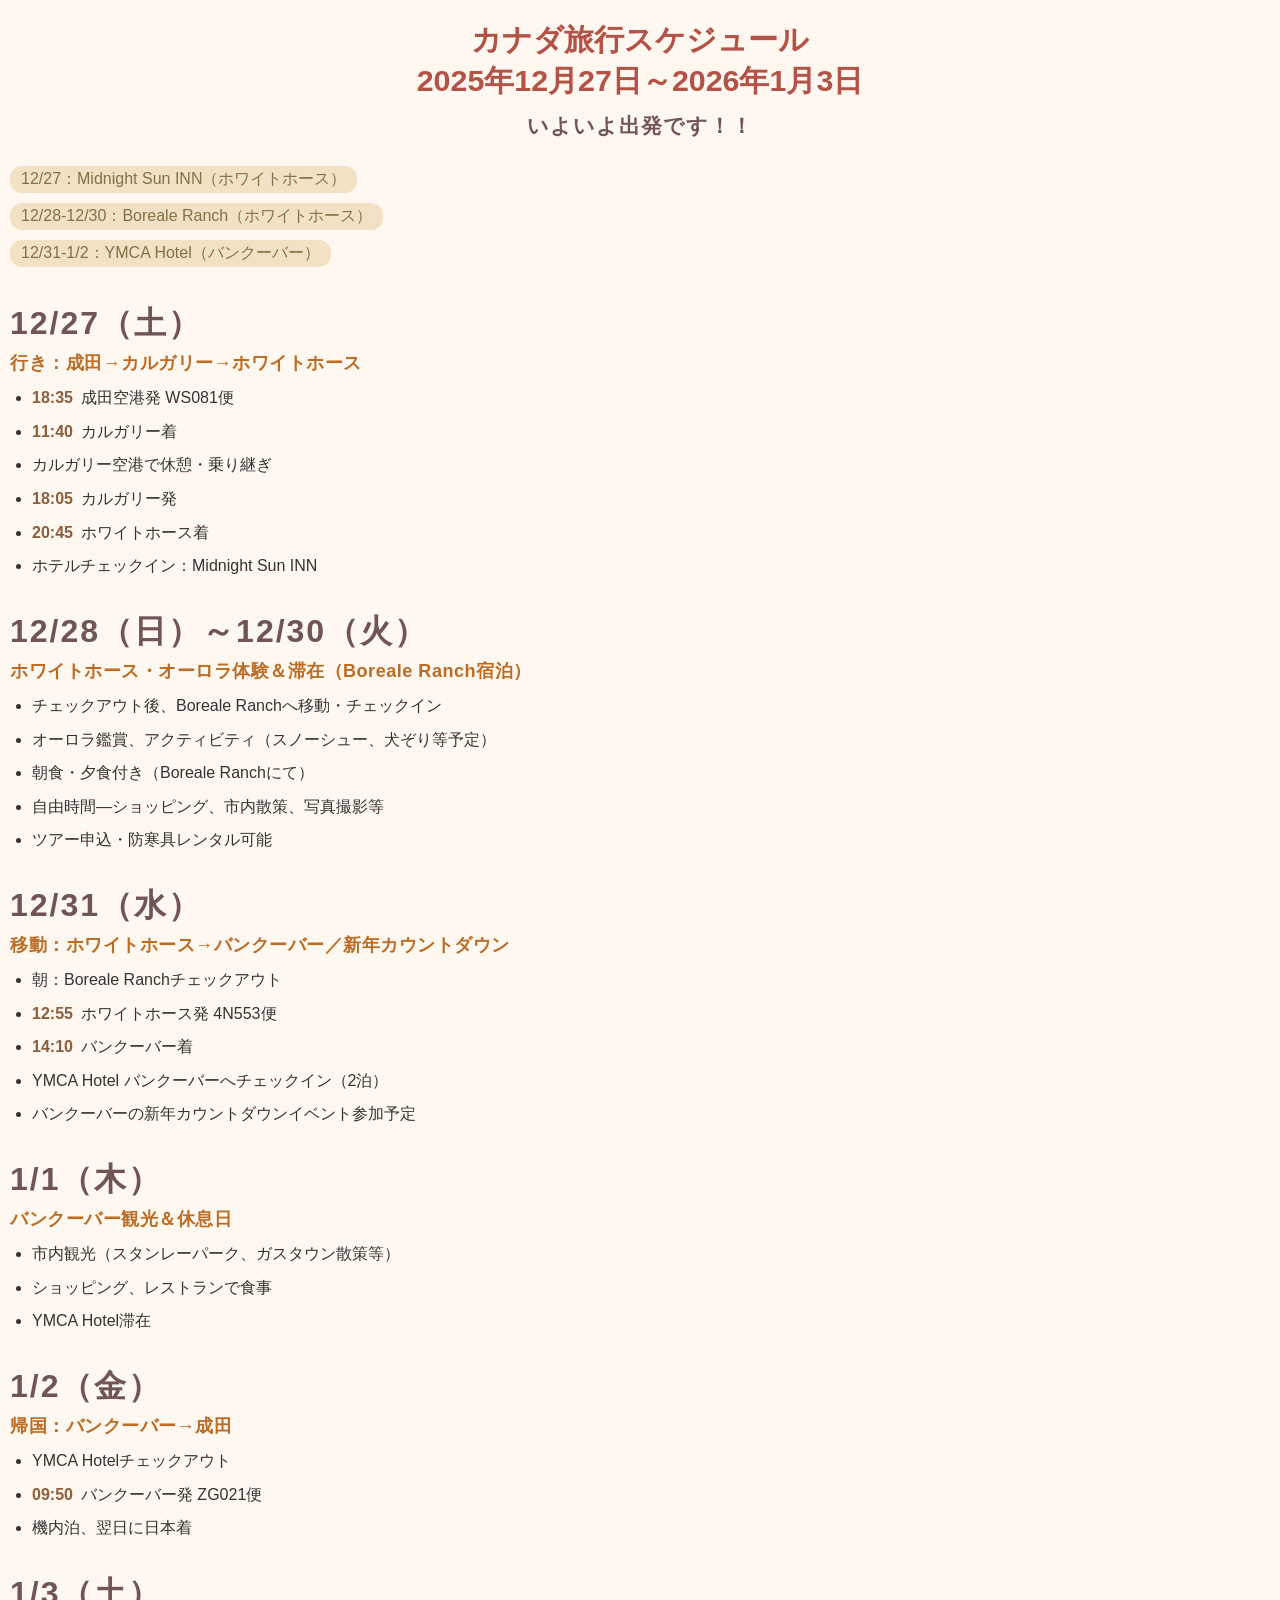
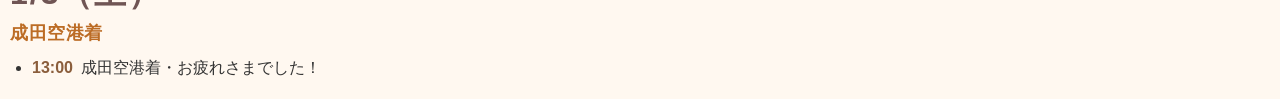
==== canada.html @ 05b4ee31 "Add files via upload" ====
<!DOCTYPE html>
<html lang="ja">
<head>
<meta charset="UTF-8" />
<meta name="viewport" content="width=device-width, initial-scale=1" />
<title>カナダ旅行スケジュール（2025年12月27日～2026年1月3日）</title>
<style>
  body { font-family: "Helvetica Neue", Helvetica, Arial, sans-serif; background:#fff8f0; margin:0; padding:0 10px; color:#333; }
  h1 { text-align:center; color:#b35247; margin:20px 0 10px; font-size:1.9em; font-weight:700; }
  #countdown { text-align:center; font-size:1.3em; color:#705554; font-weight:700; margin-bottom:20px; letter-spacing:1px; }
  .hotel { font-size:1em; color:#837046; background:#f3e1c5; display:inline-block; padding:3px 11px; border-radius:12px; margin-bottom:4px; margin-top:6px; }
  .date { font-size:2em; font-weight:bold; color:#705554; margin-top:35px; margin-bottom:10px; letter-spacing:2px; line-height:1.1; }
  .day-title { font-weight:bold; color:#bc6c25; margin-bottom:10px; font-size:1.13em; letter-spacing:.5px; }
  ul { list-style-type: disc; padding-left:22px; margin:0 0 18px 0; }
  li { margin-bottom:8px; line-height:1.6; }
  .time { font-weight:bold; color:#8b5e3c; margin-right:8px; }
  @media (max-width:600px){ body{padding:20px 12px 40px} h1{font-size:1.3em} .date{font-size:1.4em; margin-top:28px} }
</style>
<script>
// カウントダウン（出発基準：2025-12-27 00:00 JST）
document.addEventListener('DOMContentLoaded', () => {
  const el = document.getElementById('countdown');
  const target = new Date('2025-12-27T00:00:00+09:00').getTime();
  function tick(){
    const now = Date.now();
    let diff = target - now;
    if(diff <= 0){ el.textContent = 'いよいよ出発です！！'; clearInterval(t); return; }
    const d = Math.floor(diff / 86400000);
    diff %= 86400000;
    const h = Math.floor(diff / 3600000);
    diff %= 3600000;
    const m = Math.floor(diff / 60000);
    el.textContent = `出発まであと${d}日${h}時間${m}分！！`;
  }
  tick();
  const t = setInterval(tick, 60000);
});
</script>
</head>
<body>
<h1>カナダ旅行スケジュール<br>2025年12月27日～2026年1月3日</h1>
<div id="countdown">出発まであと--日--時間--分！！</div>

<div class="hotel">12/27：Midnight Sun INN（ホワイトホース）</div><br />
<div class="hotel">12/28-12/30：Boreale Ranch（ホワイトホース）</div><br />
<div class="hotel">12/31-1/2：YMCA Hotel（バンクーバー）</div>

<section>
  <div class="date">12/27（土）</div>
  <div class="day-title">行き：成田→カルガリー→ホワイトホース</div>
  <ul>
    <li><span class="time">18:35</span>成田空港発 WS081便</li>
    <li><span class="time">11:40</span>カルガリー着</li>
    <li>カルガリー空港で休憩・乗り継ぎ</li>
    <li><span class="time">18:05</span>カルガリー発</li>
    <li><span class="time">20:45</span>ホワイトホース着</li>
    <li>ホテルチェックイン：Midnight Sun INN</li>
  </ul>
</section>

<section>
  <div class="date">12/28（日）～12/30（火）</div>
  <div class="day-title">ホワイトホース・オーロラ体験＆滞在（Boreale Ranch宿泊）</div>
  <ul>
    <li>チェックアウト後、Boreale Ranchへ移動・チェックイン</li>
    <li>オーロラ鑑賞、アクティビティ（スノーシュー、犬ぞり等予定）</li>
    <li>朝食・夕食付き（Boreale Ranchにて）</li>
    <li>自由時間—ショッピング、市内散策、写真撮影等</li>
    <li>ツアー申込・防寒具レンタル可能</li>
  </ul>
</section>

<section>
  <div class="date">12/31（水）</div>
  <div class="day-title">移動：ホワイトホース→バンクーバー／新年カウントダウン</div>
  <ul>
    <li>朝：Boreale Ranchチェックアウト</li>
    <li><span class="time">12:55</span>ホワイトホース発 4N553便</li>
    <li><span class="time">14:10</span>バンクーバー着</li>
    <li>YMCA Hotel バンクーバーへチェックイン（2泊）</li>
    <li>バンクーバーの新年カウントダウンイベント参加予定</li>
  </ul>
</section>

<section>
  <div class="date">1/1（木）</div>
  <div class="day-title">バンクーバー観光＆休息日</div>
  <ul>
    <li>市内観光（スタンレーパーク、ガスタウン散策等）</li>
    <li>ショッピング、レストランで食事</li>
    <li>YMCA Hotel滞在</li>
  </ul>
</section>

<section>
  <div class="date">1/2（金）</div>
  <div class="day-title">帰国：バンクーバー→成田</div>
  <ul>
    <li>YMCA Hotelチェックアウト</li>
    <li><span class="time">09:50</span>バンクーバー発 ZG021便</li>
    <li>機内泊、翌日に日本着</li>
  </ul>
</section>

<section>
  <div class="date">1/3（土）</div>
  <div class="day-title">成田空港着</div>
  <ul>
    <li><span class="time">13:00</span>成田空港着・お疲れさまでした！</li>
  </ul>
</section>

</body>
</html>
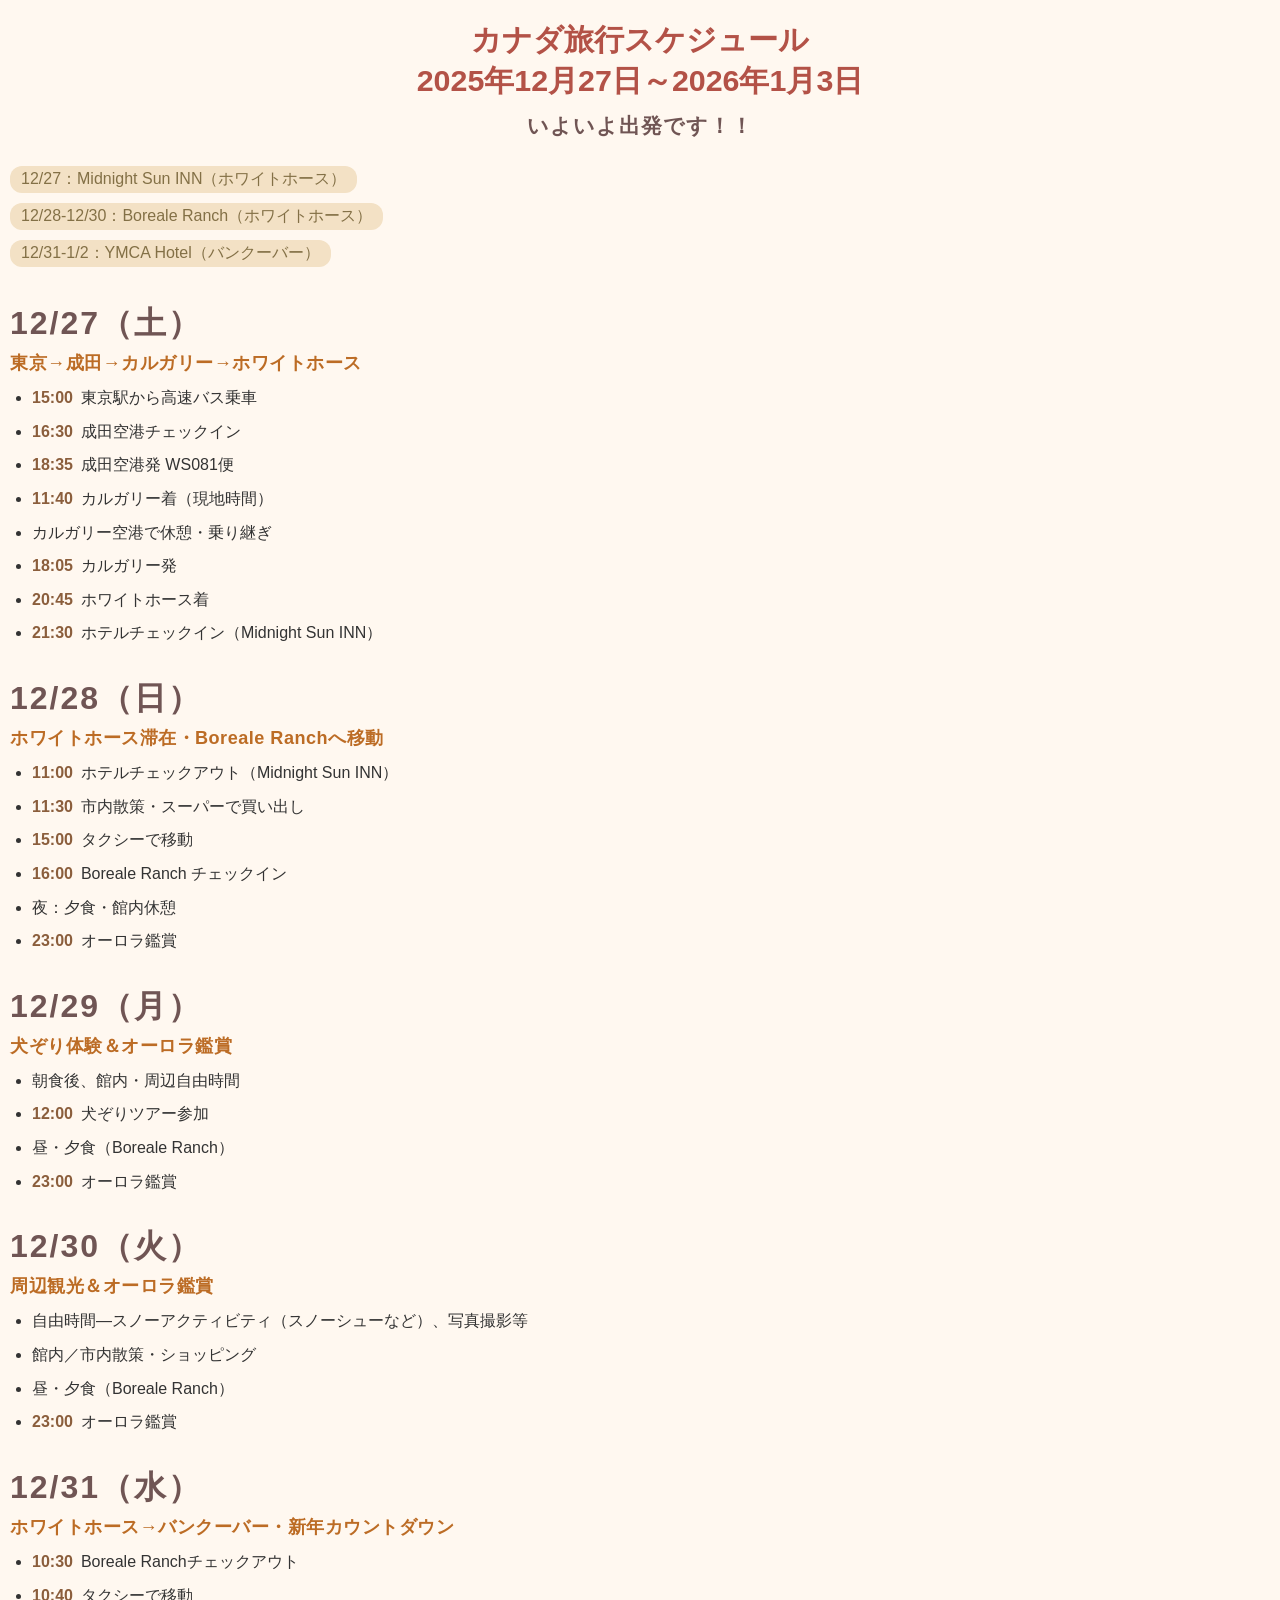
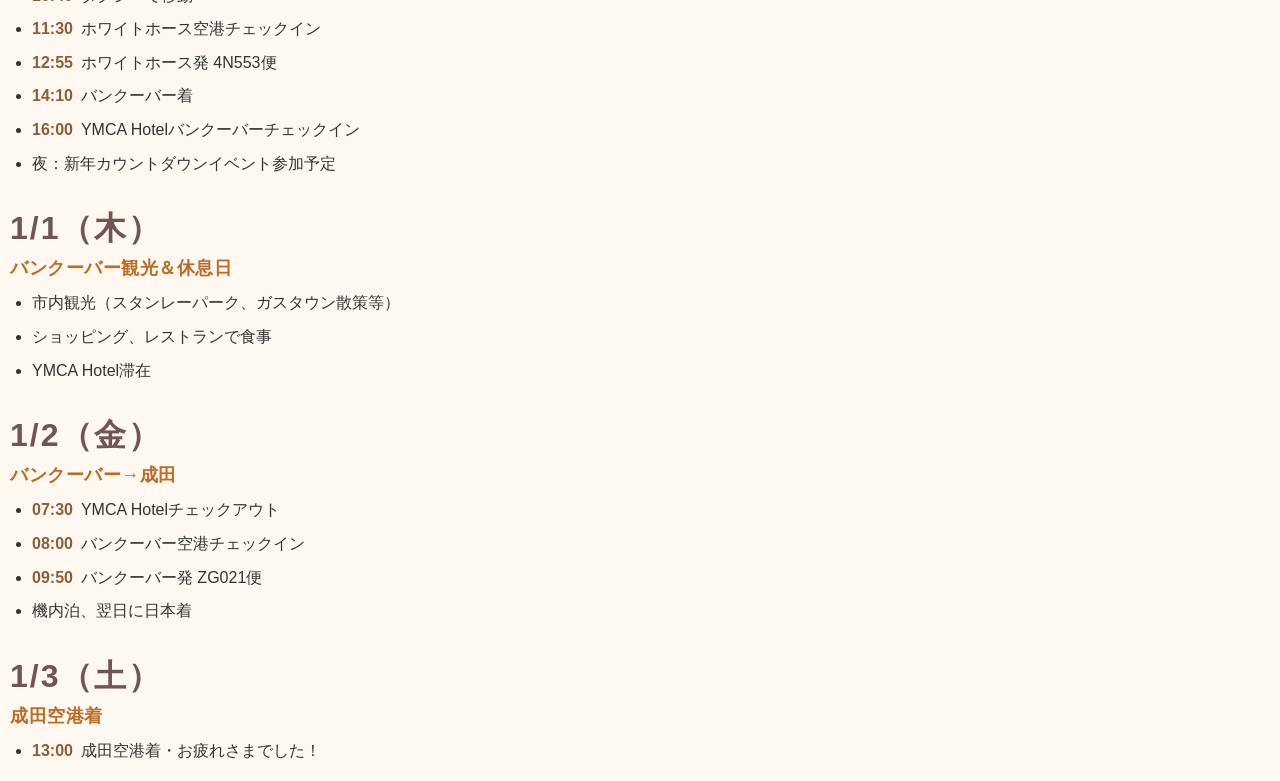
==== commit bc8bafa3: "Update canada.html" ====
--- a/canada.html
+++ b/canada.html
@@ -47,38 +47,65 @@
 
 <section>
   <div class="date">12/27（土）</div>
-  <div class="day-title">行き：成田→カルガリー→ホワイトホース</div>
+  <div class="day-title">東京→成田→カルガリー→ホワイトホース</div>
   <ul>
+    <li><span class="time">15:00</span>東京駅から高速バス乗車</li>
+    <li><span class="time">16:30</span>成田空港チェックイン</li>
     <li><span class="time">18:35</span>成田空港発 WS081便</li>
-    <li><span class="time">11:40</span>カルガリー着</li>
+    <li><span class="time">11:40</span>カルガリー着（現地時間）</li>
     <li>カルガリー空港で休憩・乗り継ぎ</li>
     <li><span class="time">18:05</span>カルガリー発</li>
     <li><span class="time">20:45</span>ホワイトホース着</li>
-    <li>ホテルチェックイン：Midnight Sun INN</li>
+    <li><span class="time">21:30</span>ホテルチェックイン（Midnight Sun INN）</li>
   </ul>
 </section>
 
 <section>
-  <div class="date">12/28（日）～12/30（火）</div>
-  <div class="day-title">ホワイトホース・オーロラ体験＆滞在（Boreale Ranch宿泊）</div>
+  <div class="date">12/28（日）</div>
+  <div class="day-title">ホワイトホース滞在・Boreale Ranchへ移動</div>
   <ul>
-    <li>チェックアウト後、Boreale Ranchへ移動・チェックイン</li>
-    <li>オーロラ鑑賞、アクティビティ（スノーシュー、犬ぞり等予定）</li>
-    <li>朝食・夕食付き（Boreale Ranchにて）</li>
-    <li>自由時間—ショッピング、市内散策、写真撮影等</li>
-    <li>ツアー申込・防寒具レンタル可能</li>
+    <li><span class="time">11:00</span>ホテルチェックアウト（Midnight Sun INN）</li>
+    <li><span class="time">11:30</span>市内散策・スーパーで買い出し</li>
+    <li><span class="time">15:00</span>タクシーで移動</li>
+    <li><span class="time">16:00</span>Boreale Ranch チェックイン</li>
+    <li>夜：夕食・館内休憩</li>
+    <li><span class="time">23:00</span>オーロラ鑑賞</li>
+  </ul>
+</section>
+
+<section>
+  <div class="date">12/29（月）</div>
+  <div class="day-title">犬ぞり体験＆オーロラ鑑賞</div>
+  <ul>
+    <li>朝食後、館内・周辺自由時間</li>
+    <li><span class="time">12:00</span>犬ぞりツアー参加</li>
+    <li>昼・夕食（Boreale Ranch）</li>
+    <li><span class="time">23:00</span>オーロラ鑑賞</li>
+  </ul>
+</section>
+
+<section>
+  <div class="date">12/30（火）</div>
+  <div class="day-title">周辺観光＆オーロラ鑑賞</div>
+  <ul>
+    <li>自由時間—スノーアクティビティ（スノーシューなど）、写真撮影等</li>
+    <li>館内／市内散策・ショッピング</li>
+    <li>昼・夕食（Boreale Ranch）</li>
+    <li><span class="time">23:00</span>オーロラ鑑賞</li>
   </ul>
 </section>
 
 <section>
   <div class="date">12/31（水）</div>
-  <div class="day-title">移動：ホワイトホース→バンクーバー／新年カウントダウン</div>
+  <div class="day-title">ホワイトホース→バンクーバー・新年カウントダウン</div>
   <ul>
-    <li>朝：Boreale Ranchチェックアウト</li>
+    <li><span class="time">10:30</span>Boreale Ranchチェックアウト</li>
+    <li><span class="time">10:40</span>タクシーで移動</li>
+    <li><span class="time">11:30</span>ホワイトホース空港チェックイン</li>
     <li><span class="time">12:55</span>ホワイトホース発 4N553便</li>
     <li><span class="time">14:10</span>バンクーバー着</li>
-    <li>YMCA Hotel バンクーバーへチェックイン（2泊）</li>
-    <li>バンクーバーの新年カウントダウンイベント参加予定</li>
+    <li><span class="time">16:00</span>YMCA Hotelバンクーバーチェックイン</li>
+    <li>夜：新年カウントダウンイベント参加予定</li>
   </ul>
 </section>
 
@@ -94,9 +121,10 @@
 
 <section>
   <div class="date">1/2（金）</div>
-  <div class="day-title">帰国：バンクーバー→成田</div>
+  <div class="day-title">バンクーバー→成田</div>
   <ul>
-    <li>YMCA Hotelチェックアウト</li>
+    <li><span class="time">07:30</span>YMCA Hotelチェックアウト</li>
+    <li><span class="time">08:00</span>バンクーバー空港チェックイン</li>
     <li><span class="time">09:50</span>バンクーバー発 ZG021便</li>
     <li>機内泊、翌日に日本着</li>
   </ul>
@@ -111,4 +139,4 @@
 </section>
 
 </body>
-</html>+</html>
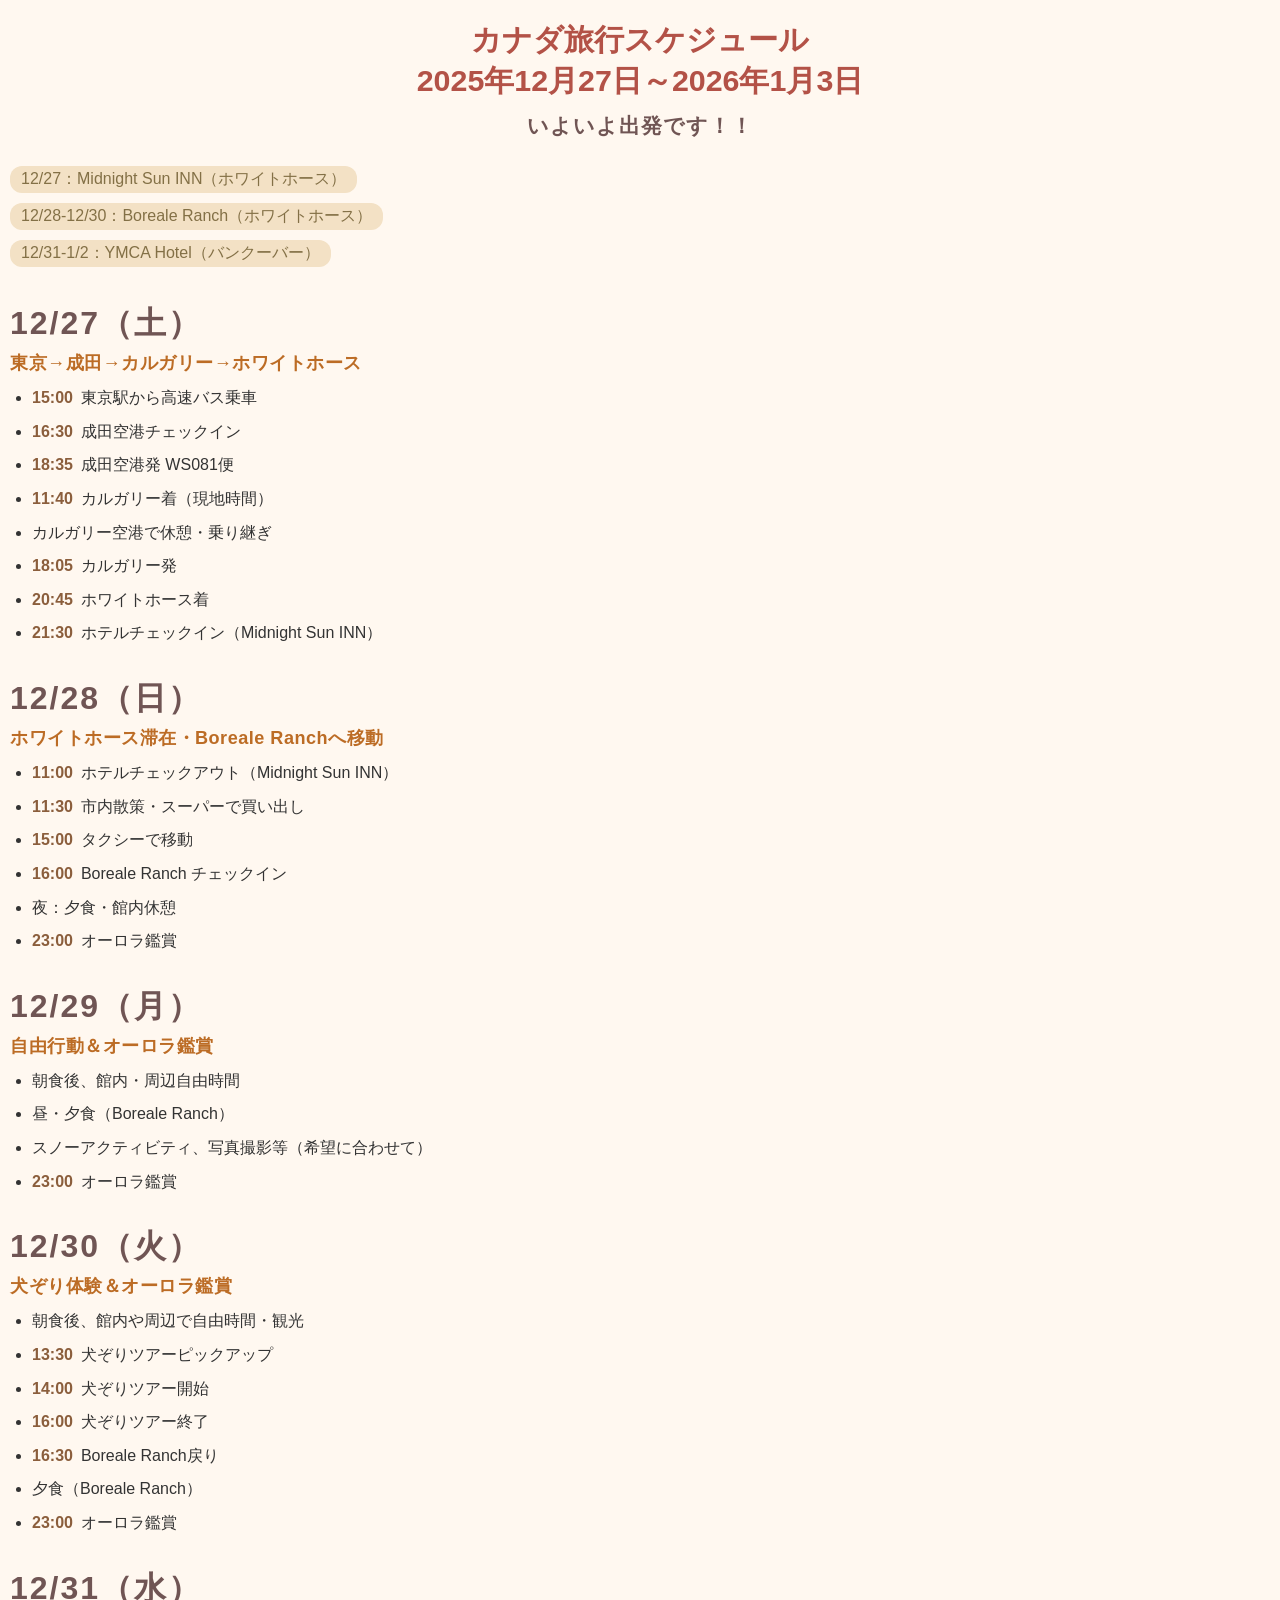
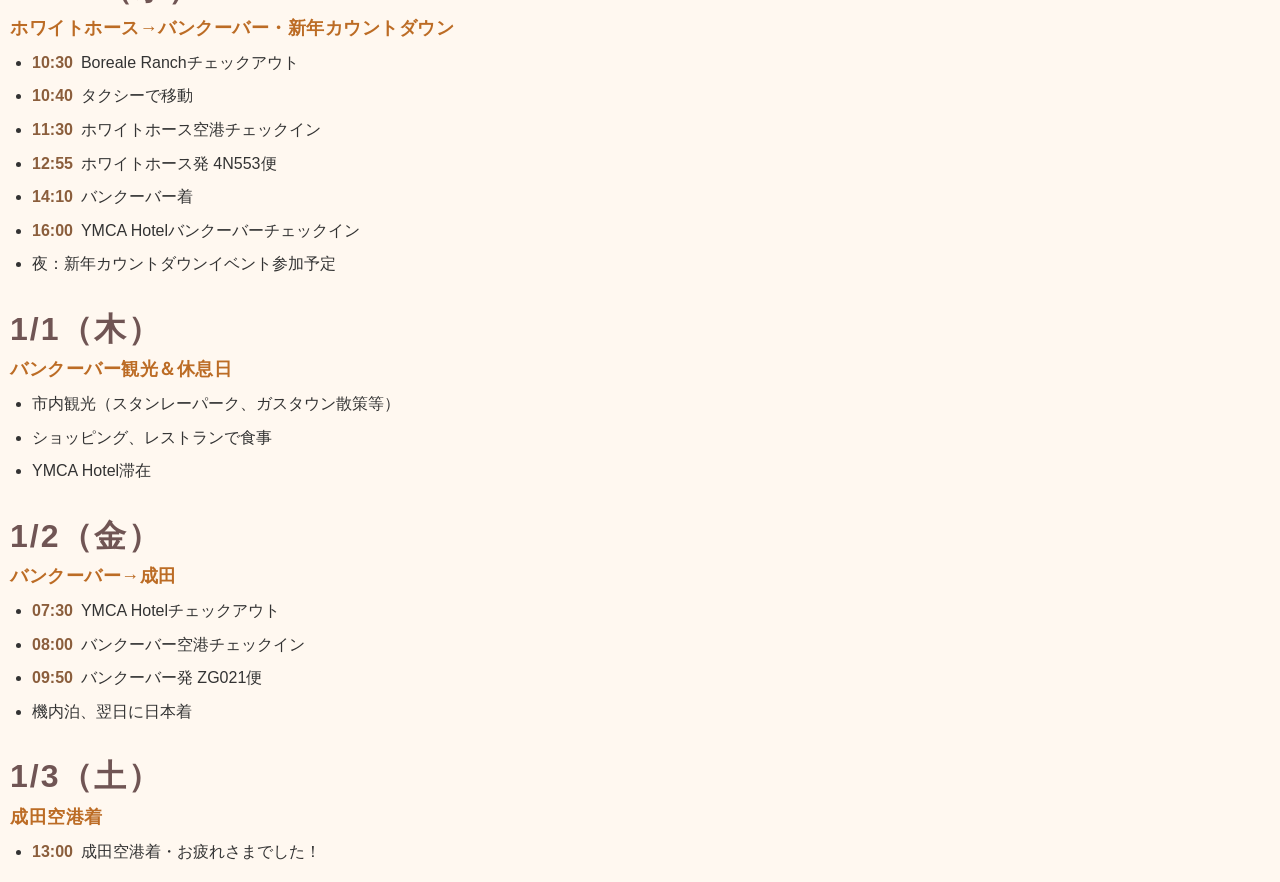
==== commit 4cb66135: "Update canada.html" ====
--- a/canada.html
+++ b/canada.html
@@ -75,22 +75,25 @@
 
 <section>
   <div class="date">12/29（月）</div>
-  <div class="day-title">犬ぞり体験＆オーロラ鑑賞</div>
+  <div class="day-title">自由行動＆オーロラ鑑賞</div>
   <ul>
     <li>朝食後、館内・周辺自由時間</li>
-    <li><span class="time">12:00</span>犬ぞりツアー参加</li>
     <li>昼・夕食（Boreale Ranch）</li>
+    <li>スノーアクティビティ、写真撮影等（希望に合わせて）</li>
     <li><span class="time">23:00</span>オーロラ鑑賞</li>
   </ul>
 </section>
 
 <section>
   <div class="date">12/30（火）</div>
-  <div class="day-title">周辺観光＆オーロラ鑑賞</div>
+  <div class="day-title">犬ぞり体験＆オーロラ鑑賞</div>
   <ul>
-    <li>自由時間—スノーアクティビティ（スノーシューなど）、写真撮影等</li>
-    <li>館内／市内散策・ショッピング</li>
-    <li>昼・夕食（Boreale Ranch）</li>
+    <li>朝食後、館内や周辺で自由時間・観光</li>
+    <li><span class="time">13:30</span>犬ぞりツアーピックアップ</li>
+    <li><span class="time">14:00</span>犬ぞりツアー開始</li>
+    <li><span class="time">16:00</span>犬ぞりツアー終了</li>
+    <li><span class="time">16:30</span>Boreale Ranch戻り</li>
+    <li>夕食（Boreale Ranch）</li>
     <li><span class="time">23:00</span>オーロラ鑑賞</li>
   </ul>
 </section>
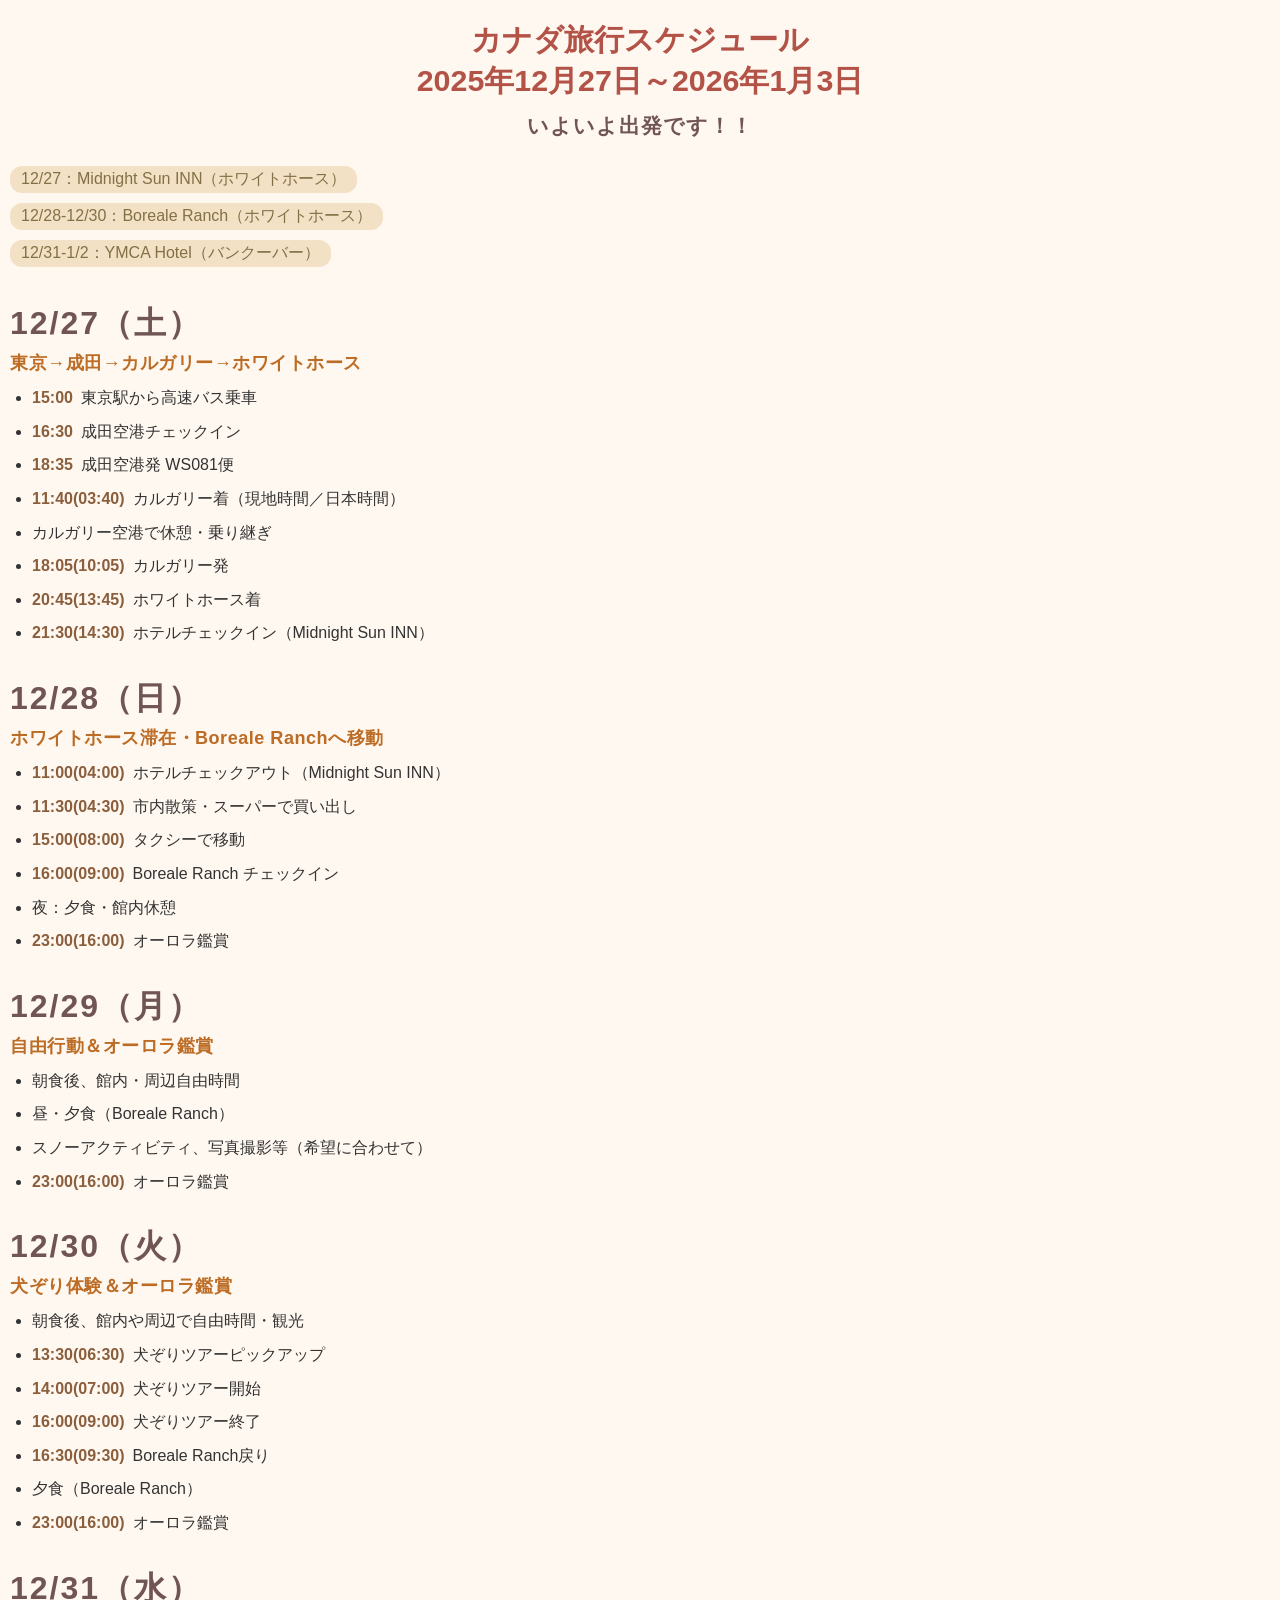
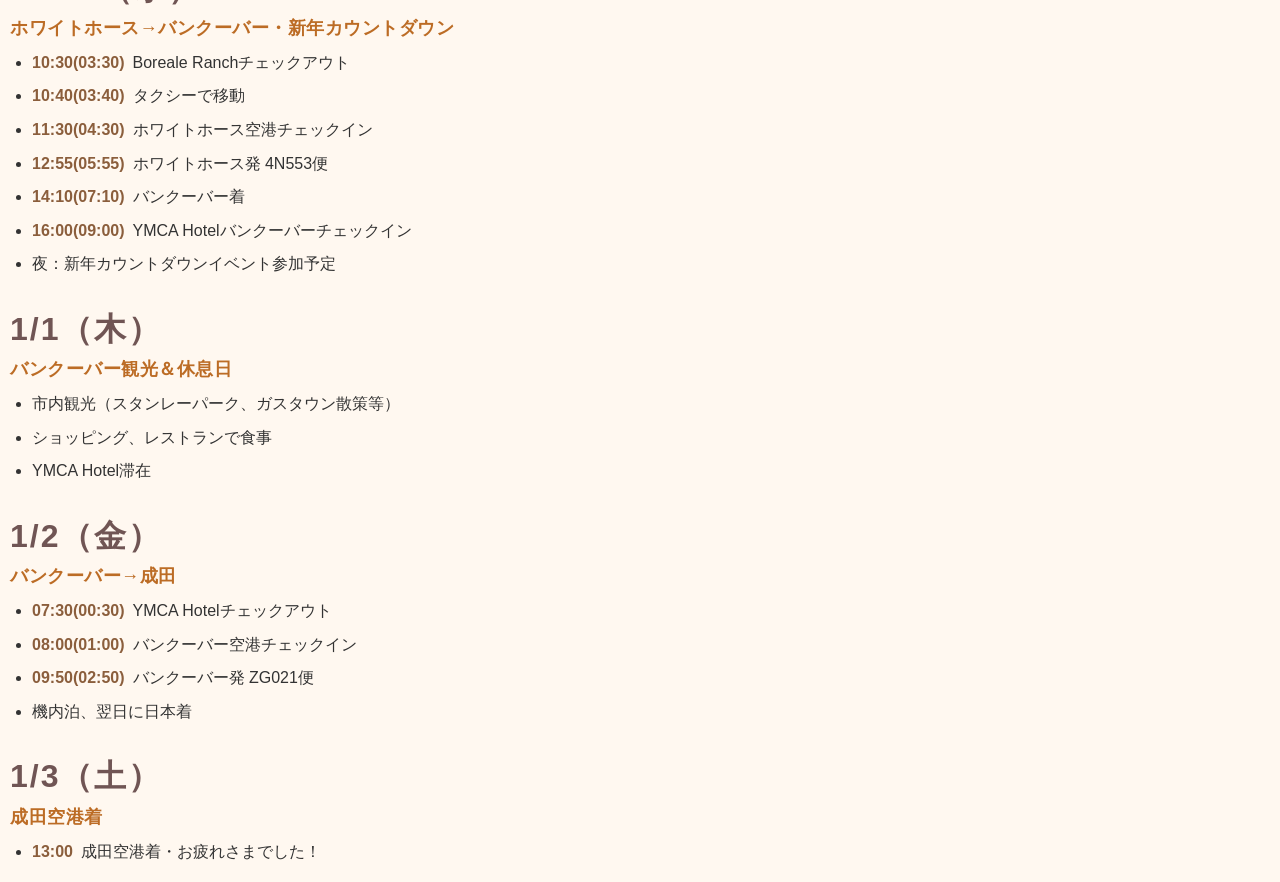
==== commit 1f088706: "Add local time to flight schedule in canada.html Updated flight times to include both local and Japa" ====
--- a/canada.html
+++ b/canada.html
@@ -52,11 +52,12 @@
     <li><span class="time">15:00</span>東京駅から高速バス乗車</li>
     <li><span class="time">16:30</span>成田空港チェックイン</li>
     <li><span class="time">18:35</span>成田空港発 WS081便</li>
-    <li><span class="time">11:40</span>カルガリー着（現地時間）</li>
+    <!-- ↓ここから現地時間＋日本時間 -->
+    <li><span class="time">11:40(03:40)</span>カルガリー着（現地時間／日本時間）</li>
     <li>カルガリー空港で休憩・乗り継ぎ</li>
-    <li><span class="time">18:05</span>カルガリー発</li>
-    <li><span class="time">20:45</span>ホワイトホース着</li>
-    <li><span class="time">21:30</span>ホテルチェックイン（Midnight Sun INN）</li>
+    <li><span class="time">18:05(10:05)</span>カルガリー発</li>
+    <li><span class="time">20:45(13:45)</span>ホワイトホース着</li>
+    <li><span class="time">21:30(14:30)</span>ホテルチェックイン（Midnight Sun INN）</li>
   </ul>
 </section>
 
@@ -64,12 +65,12 @@
   <div class="date">12/28（日）</div>
   <div class="day-title">ホワイトホース滞在・Boreale Ranchへ移動</div>
   <ul>
-    <li><span class="time">11:00</span>ホテルチェックアウト（Midnight Sun INN）</li>
-    <li><span class="time">11:30</span>市内散策・スーパーで買い出し</li>
-    <li><span class="time">15:00</span>タクシーで移動</li>
-    <li><span class="time">16:00</span>Boreale Ranch チェックイン</li>
+    <li><span class="time">11:00(04:00)</span>ホテルチェックアウト（Midnight Sun INN）</li>
+    <li><span class="time">11:30(04:30)</span>市内散策・スーパーで買い出し</li>
+    <li><span class="time">15:00(08:00)</span>タクシーで移動</li>
+    <li><span class="time">16:00(09:00)</span>Boreale Ranch チェックイン</li>
     <li>夜：夕食・館内休憩</li>
-    <li><span class="time">23:00</span>オーロラ鑑賞</li>
+    <li><span class="time">23:00(16:00)</span>オーロラ鑑賞</li>
   </ul>
 </section>
 
@@ -80,7 +81,7 @@
     <li>朝食後、館内・周辺自由時間</li>
     <li>昼・夕食（Boreale Ranch）</li>
     <li>スノーアクティビティ、写真撮影等（希望に合わせて）</li>
-    <li><span class="time">23:00</span>オーロラ鑑賞</li>
+    <li><span class="time">23:00(16:00)</span>オーロラ鑑賞</li>
   </ul>
 </section>
 
@@ -89,12 +90,12 @@
   <div class="day-title">犬ぞり体験＆オーロラ鑑賞</div>
   <ul>
     <li>朝食後、館内や周辺で自由時間・観光</li>
-    <li><span class="time">13:30</span>犬ぞりツアーピックアップ</li>
-    <li><span class="time">14:00</span>犬ぞりツアー開始</li>
-    <li><span class="time">16:00</span>犬ぞりツアー終了</li>
-    <li><span class="time">16:30</span>Boreale Ranch戻り</li>
+    <li><span class="time">13:30(06:30)</span>犬ぞりツアーピックアップ</li>
+    <li><span class="time">14:00(07:00)</span>犬ぞりツアー開始</li>
+    <li><span class="time">16:00(09:00)</span>犬ぞりツアー終了</li>
+    <li><span class="time">16:30(09:30)</span>Boreale Ranch戻り</li>
     <li>夕食（Boreale Ranch）</li>
-    <li><span class="time">23:00</span>オーロラ鑑賞</li>
+    <li><span class="time">23:00(16:00)</span>オーロラ鑑賞</li>
   </ul>
 </section>
 
@@ -102,12 +103,12 @@
   <div class="date">12/31（水）</div>
   <div class="day-title">ホワイトホース→バンクーバー・新年カウントダウン</div>
   <ul>
-    <li><span class="time">10:30</span>Boreale Ranchチェックアウト</li>
-    <li><span class="time">10:40</span>タクシーで移動</li>
-    <li><span class="time">11:30</span>ホワイトホース空港チェックイン</li>
-    <li><span class="time">12:55</span>ホワイトホース発 4N553便</li>
-    <li><span class="time">14:10</span>バンクーバー着</li>
-    <li><span class="time">16:00</span>YMCA Hotelバンクーバーチェックイン</li>
+    <li><span class="time">10:30(03:30)</span>Boreale Ranchチェックアウト</li>
+    <li><span class="time">10:40(03:40)</span>タクシーで移動</li>
+    <li><span class="time">11:30(04:30)</span>ホワイトホース空港チェックイン</li>
+    <li><span class="time">12:55(05:55)</span>ホワイトホース発 4N553便</li>
+    <li><span class="time">14:10(07:10)</span>バンクーバー着</li>
+    <li><span class="time">16:00(09:00)</span>YMCA Hotelバンクーバーチェックイン</li>
     <li>夜：新年カウントダウンイベント参加予定</li>
   </ul>
 </section>
@@ -126,9 +127,9 @@
   <div class="date">1/2（金）</div>
   <div class="day-title">バンクーバー→成田</div>
   <ul>
-    <li><span class="time">07:30</span>YMCA Hotelチェックアウト</li>
-    <li><span class="time">08:00</span>バンクーバー空港チェックイン</li>
-    <li><span class="time">09:50</span>バンクーバー発 ZG021便</li>
+    <li><span class="time">07:30(00:30)</span>YMCA Hotelチェックアウト</li>
+    <li><span class="time">08:00(01:00)</span>バンクーバー空港チェックイン</li>
+    <li><span class="time">09:50(02:50)</span>バンクーバー発 ZG021便</li>
     <li>機内泊、翌日に日本着</li>
   </ul>
 </section>
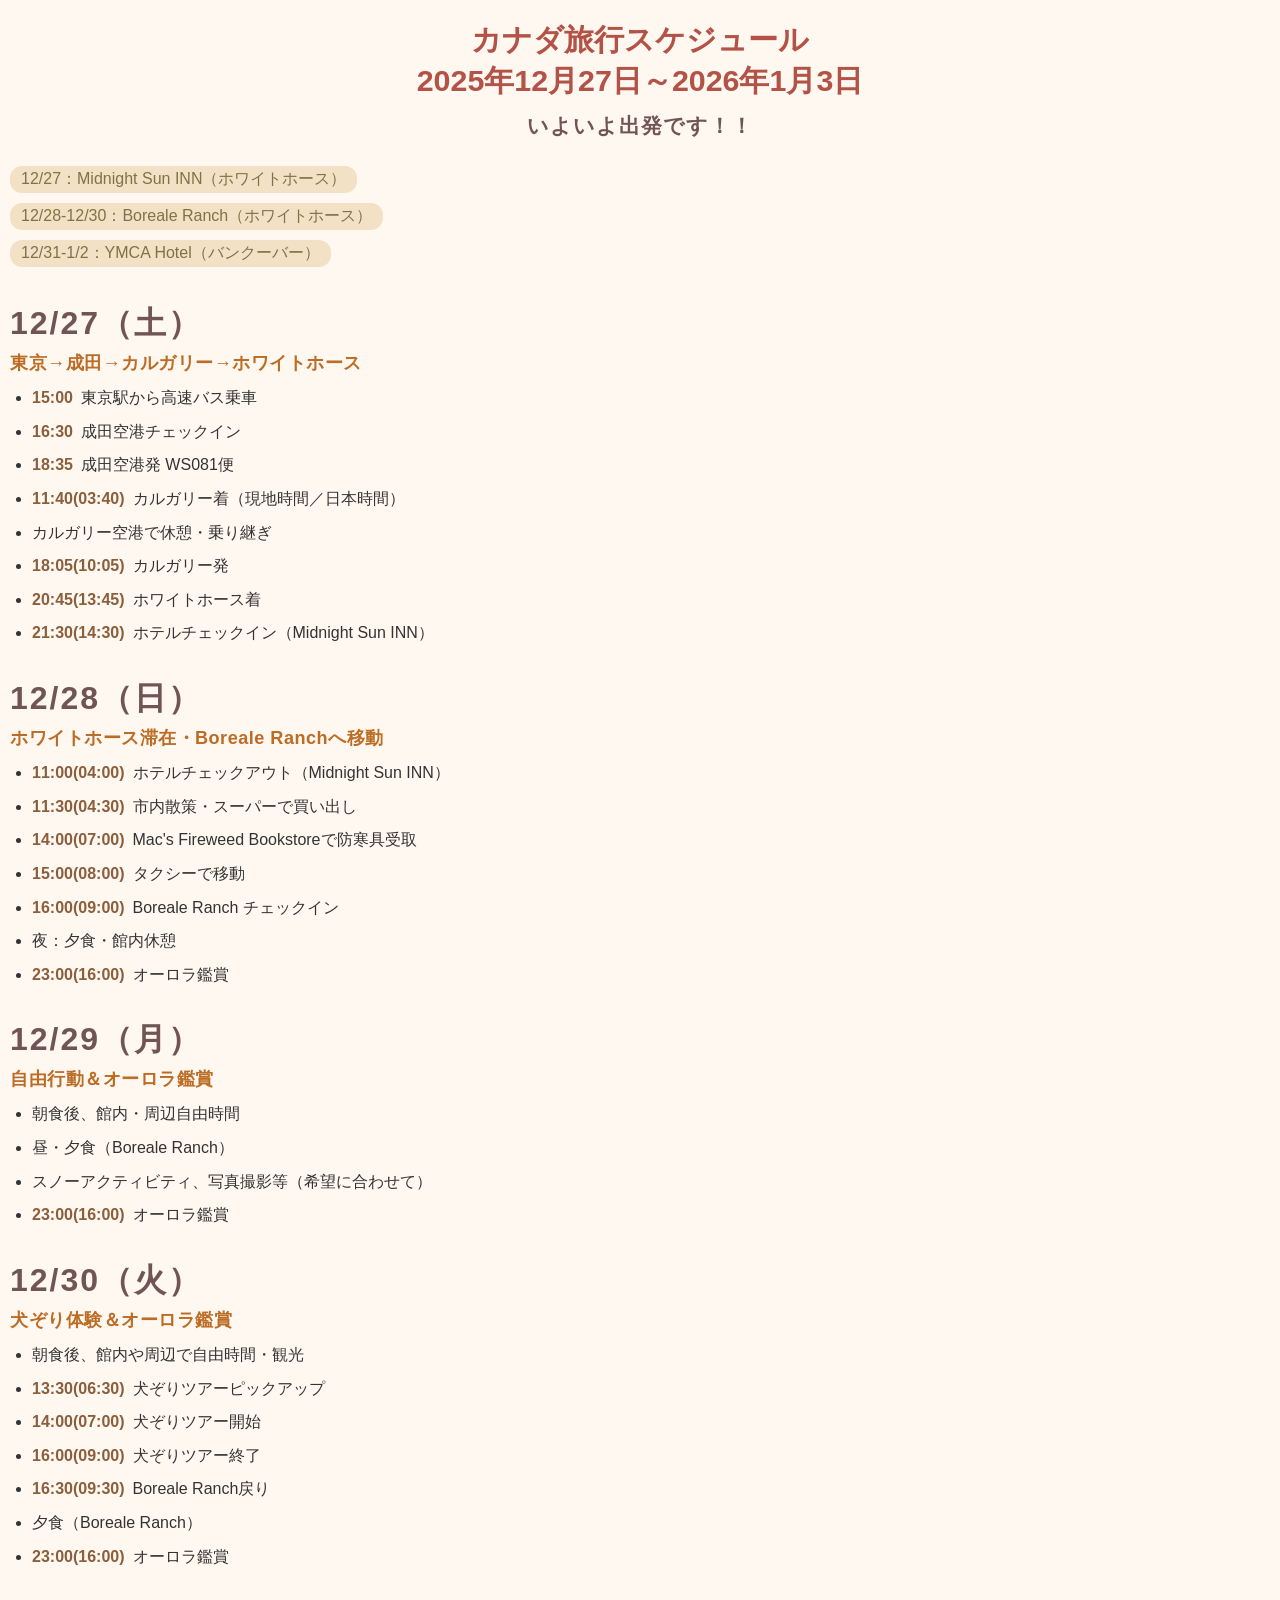
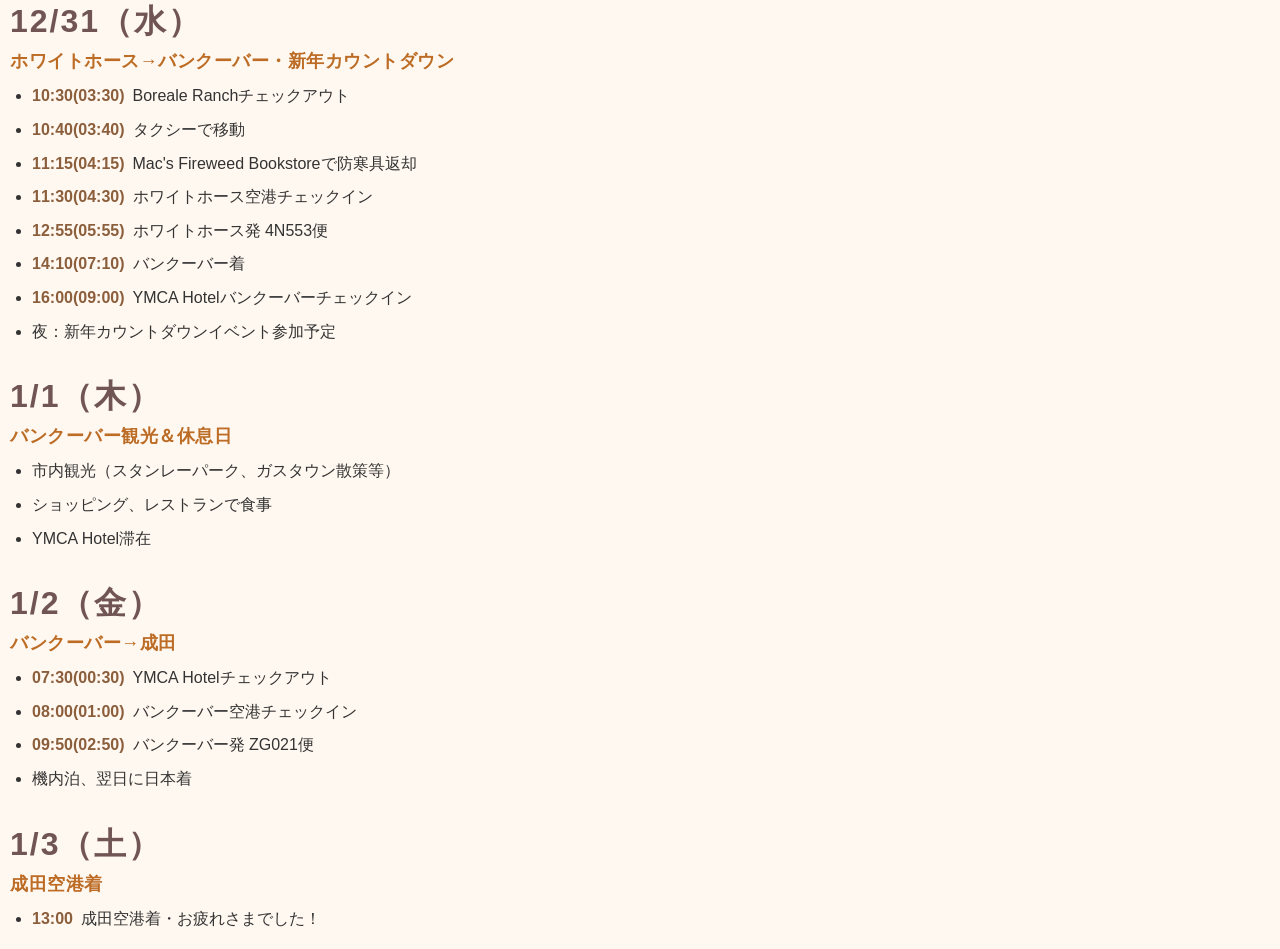
==== commit 7828d782: "Update canada.html" ====
--- a/canada.html
+++ b/canada.html
@@ -52,7 +52,6 @@
     <li><span class="time">15:00</span>東京駅から高速バス乗車</li>
     <li><span class="time">16:30</span>成田空港チェックイン</li>
     <li><span class="time">18:35</span>成田空港発 WS081便</li>
-    <!-- ↓ここから現地時間＋日本時間 -->
     <li><span class="time">11:40(03:40)</span>カルガリー着（現地時間／日本時間）</li>
     <li>カルガリー空港で休憩・乗り継ぎ</li>
     <li><span class="time">18:05(10:05)</span>カルガリー発</li>
@@ -67,6 +66,7 @@
   <ul>
     <li><span class="time">11:00(04:00)</span>ホテルチェックアウト（Midnight Sun INN）</li>
     <li><span class="time">11:30(04:30)</span>市内散策・スーパーで買い出し</li>
+    <li><span class="time">14:00(07:00)</span>Mac's Fireweed Bookstoreで防寒具受取</li>
     <li><span class="time">15:00(08:00)</span>タクシーで移動</li>
     <li><span class="time">16:00(09:00)</span>Boreale Ranch チェックイン</li>
     <li>夜：夕食・館内休憩</li>
@@ -105,6 +105,7 @@
   <ul>
     <li><span class="time">10:30(03:30)</span>Boreale Ranchチェックアウト</li>
     <li><span class="time">10:40(03:40)</span>タクシーで移動</li>
+    <li><span class="time">11:15(04:15)</span>Mac's Fireweed Bookstoreで防寒具返却</li>
     <li><span class="time">11:30(04:30)</span>ホワイトホース空港チェックイン</li>
     <li><span class="time">12:55(05:55)</span>ホワイトホース発 4N553便</li>
     <li><span class="time">14:10(07:10)</span>バンクーバー着</li>
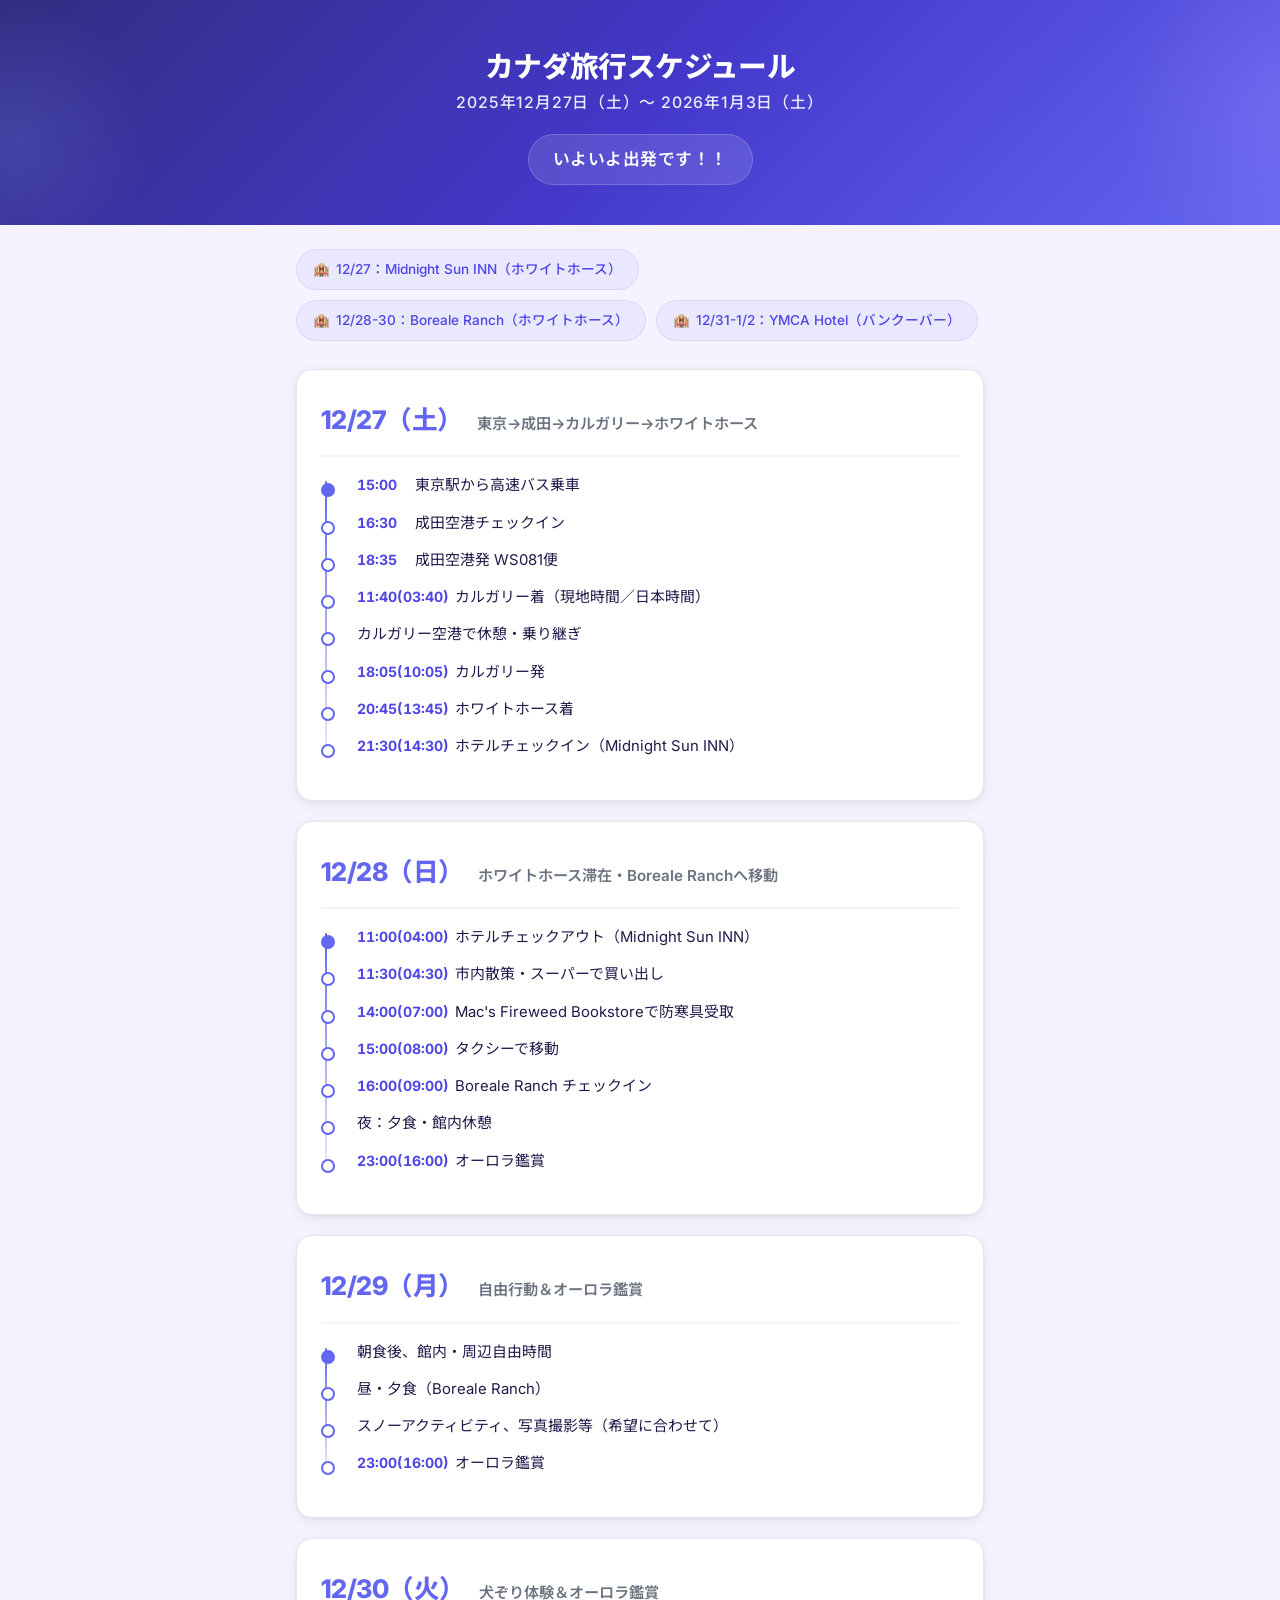
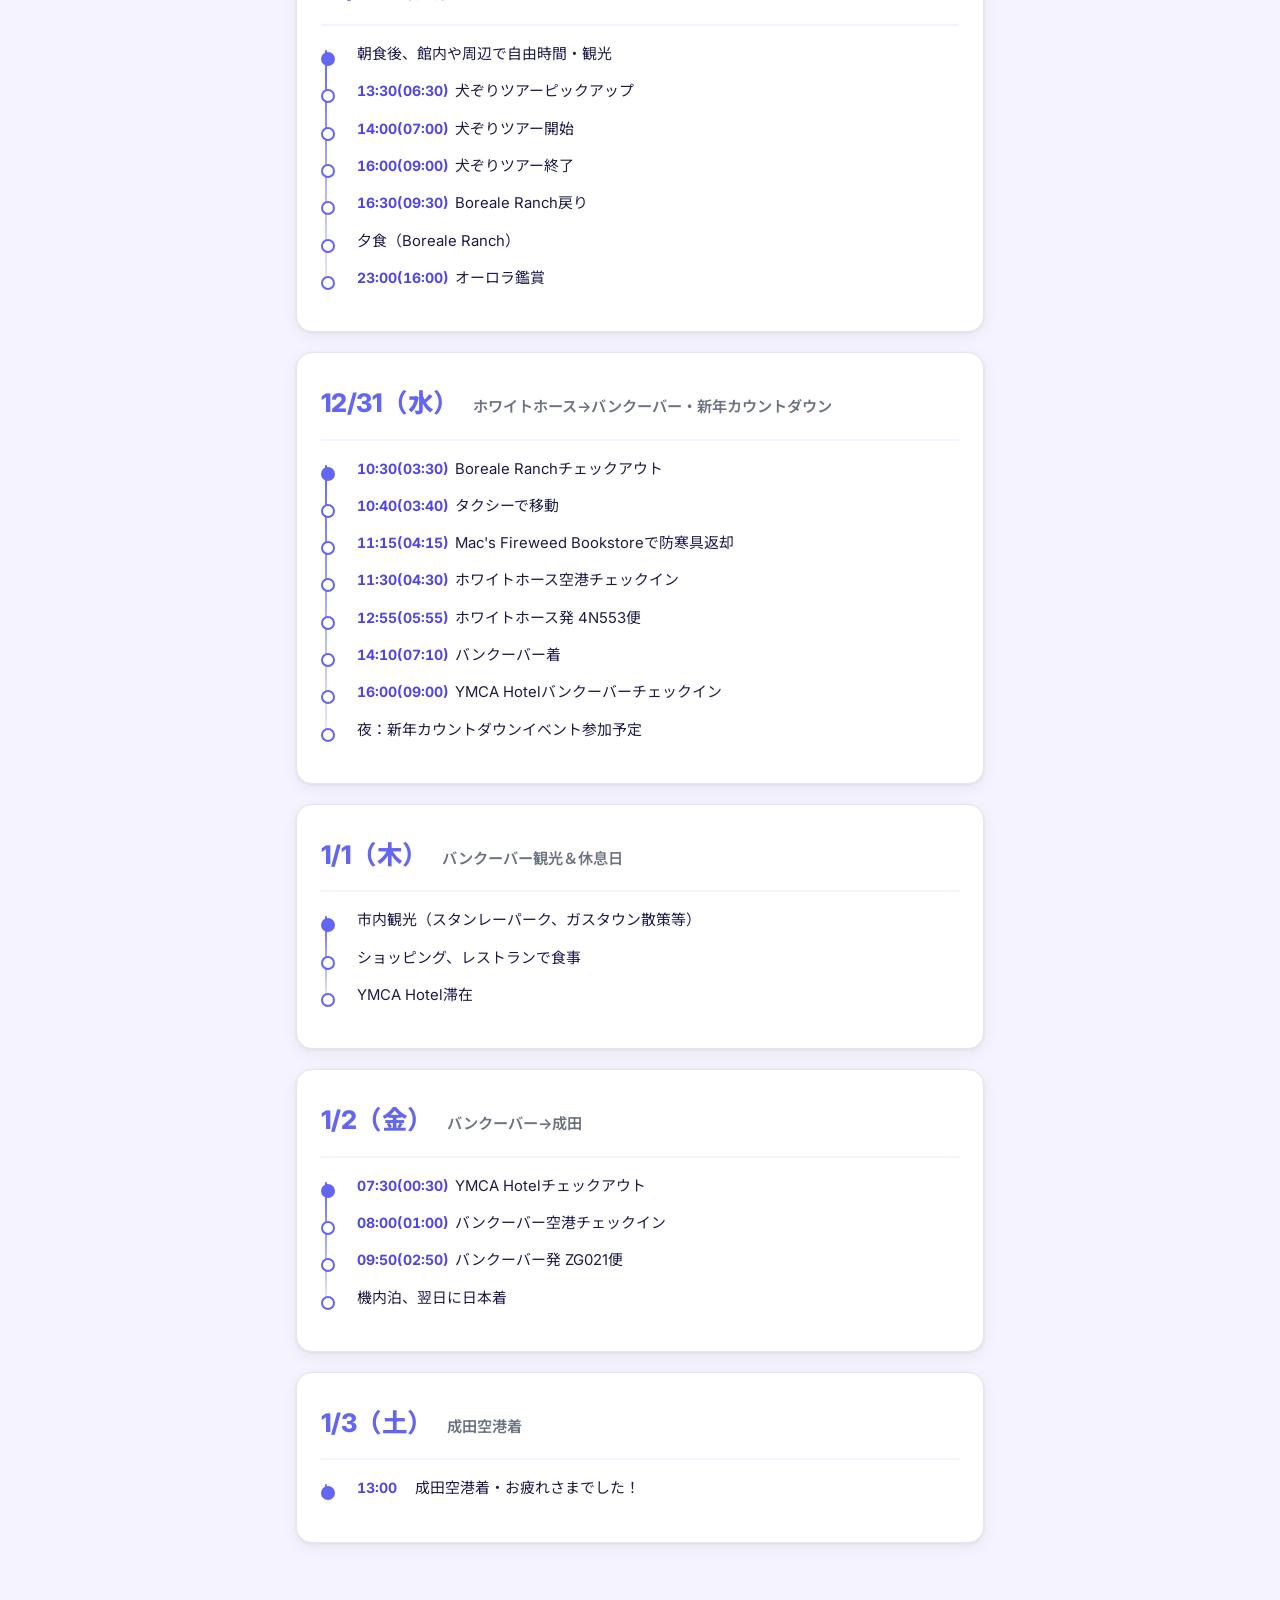
==== commit 0bb89abb: "全ページをモダンデザインにリニューアル - Google Fonts (Inter + Noto Sans JP) を導入し洗練されたタイポグラフィに - グラデーションヒーローセクション、カード型レ" ====
--- a/canada.html
+++ b/canada.html
@@ -4,20 +4,238 @@
 <meta charset="UTF-8" />
 <meta name="viewport" content="width=device-width, initial-scale=1" />
 <title>カナダ旅行スケジュール（2025年12月27日～2026年1月3日）</title>
+<link rel="preconnect" href="https://fonts.googleapis.com">
+<link rel="preconnect" href="https://fonts.gstatic.com" crossorigin>
+<link href="https://fonts.googleapis.com/css2?family=Inter:wght@400;500;600;700;800&family=Noto+Sans+JP:wght@400;500;600;700;800&display=swap" rel="stylesheet">
 <style>
-  body { font-family: "Helvetica Neue", Helvetica, Arial, sans-serif; background:#fff8f0; margin:0; padding:0 10px; color:#333; }
-  h1 { text-align:center; color:#b35247; margin:20px 0 10px; font-size:1.9em; font-weight:700; }
-  #countdown { text-align:center; font-size:1.3em; color:#705554; font-weight:700; margin-bottom:20px; letter-spacing:1px; }
-  .hotel { font-size:1em; color:#837046; background:#f3e1c5; display:inline-block; padding:3px 11px; border-radius:12px; margin-bottom:4px; margin-top:6px; }
-  .date { font-size:2em; font-weight:bold; color:#705554; margin-top:35px; margin-bottom:10px; letter-spacing:2px; line-height:1.1; }
-  .day-title { font-weight:bold; color:#bc6c25; margin-bottom:10px; font-size:1.13em; letter-spacing:.5px; }
-  ul { list-style-type: disc; padding-left:22px; margin:0 0 18px 0; }
-  li { margin-bottom:8px; line-height:1.6; }
-  .time { font-weight:bold; color:#8b5e3c; margin-right:8px; }
-  @media (max-width:600px){ body{padding:20px 12px 40px} h1{font-size:1.3em} .date{font-size:1.4em; margin-top:28px} }
+  :root {
+    --primary: #6366f1;
+    --primary-dark: #4f46e5;
+    --accent: #a78bfa;
+    --bg: #f5f3ff;
+    --card-bg: #ffffff;
+    --text: #1e1b4b;
+    --text-muted: #6b7280;
+    --border: #e5e7eb;
+    --gradient-start: #312e81;
+    --gradient-mid: #4338ca;
+    --gradient-end: #6366f1;
+    --shadow: 0 1px 3px rgba(0,0,0,0.06), 0 4px 16px rgba(0,0,0,0.06);
+    --shadow-hover: 0 4px 24px rgba(99,102,241,0.14);
+    --radius: 16px;
+  }
+
+  * { margin: 0; padding: 0; box-sizing: border-box; }
+
+  body {
+    font-family: "Inter", "Noto Sans JP", sans-serif;
+    background: var(--bg);
+    color: var(--text);
+    line-height: 1.7;
+    min-height: 100vh;
+  }
+
+  .hero {
+    background: linear-gradient(135deg, var(--gradient-start) 0%, var(--gradient-mid) 50%, var(--gradient-end) 100%);
+    padding: 48px 20px 40px;
+    text-align: center;
+    color: #fff;
+    position: relative;
+    overflow: hidden;
+  }
+
+  .hero::before {
+    content: '';
+    position: absolute;
+    top: -30%;
+    right: -15%;
+    width: 350px;
+    height: 350px;
+    background: radial-gradient(circle, rgba(167,139,250,0.25) 0%, transparent 70%);
+    border-radius: 50%;
+  }
+
+  .hero::after {
+    content: '';
+    position: absolute;
+    bottom: -25%;
+    left: -10%;
+    width: 280px;
+    height: 280px;
+    background: radial-gradient(circle, rgba(129,140,248,0.2) 0%, transparent 70%);
+    border-radius: 50%;
+  }
+
+  .hero h1 {
+    font-size: 1.8em;
+    font-weight: 800;
+    letter-spacing: -0.02em;
+    line-height: 1.3;
+    position: relative;
+    z-index: 1;
+  }
+
+  .hero h1 small {
+    display: block;
+    font-size: 0.55em;
+    font-weight: 500;
+    opacity: 0.9;
+    margin-top: 8px;
+    letter-spacing: 0.05em;
+  }
+
+  .countdown-wrapper {
+    position: relative;
+    z-index: 1;
+    margin-top: 20px;
+  }
+
+  #countdown {
+    display: inline-block;
+    background: rgba(255,255,255,0.12);
+    backdrop-filter: blur(10px);
+    -webkit-backdrop-filter: blur(10px);
+    padding: 10px 24px;
+    border-radius: 50px;
+    font-size: 1.05em;
+    font-weight: 600;
+    letter-spacing: 0.5px;
+    border: 1px solid rgba(255,255,255,0.18);
+  }
+
+  .container {
+    max-width: 720px;
+    margin: 0 auto;
+    padding: 24px 16px 60px;
+  }
+
+  .hotels {
+    display: flex;
+    flex-wrap: wrap;
+    gap: 10px;
+    margin-bottom: 28px;
+  }
+
+  .hotel {
+    display: inline-flex;
+    align-items: center;
+    gap: 6px;
+    font-size: 0.85em;
+    font-weight: 500;
+    color: var(--primary-dark);
+    background: rgba(99,102,241,0.07);
+    padding: 8px 16px;
+    border-radius: 50px;
+    border: 1px solid rgba(99,102,241,0.13);
+  }
+
+  .hotel::before {
+    content: '\1F3E8';
+    font-size: 1em;
+  }
+
+  .day-card {
+    background: var(--card-bg);
+    border-radius: var(--radius);
+    box-shadow: var(--shadow);
+    padding: 28px 24px;
+    margin-bottom: 20px;
+    transition: box-shadow 0.25s ease, transform 0.25s ease;
+    border: 1px solid var(--border);
+  }
+
+  .day-card:hover {
+    box-shadow: var(--shadow-hover);
+    transform: translateY(-2px);
+  }
+
+  .day-header {
+    display: flex;
+    align-items: baseline;
+    gap: 14px;
+    margin-bottom: 16px;
+    padding-bottom: 14px;
+    border-bottom: 2px solid var(--bg);
+  }
+
+  .day-date {
+    font-size: 1.6em;
+    font-weight: 800;
+    color: var(--primary);
+    letter-spacing: -0.02em;
+    white-space: nowrap;
+  }
+
+  .day-title {
+    font-size: 0.95em;
+    font-weight: 600;
+    color: var(--text-muted);
+    line-height: 1.4;
+  }
+
+  .timeline {
+    list-style: none;
+    position: relative;
+    padding-left: 20px;
+  }
+
+  .timeline::before {
+    content: '';
+    position: absolute;
+    left: 4px;
+    top: 8px;
+    bottom: 8px;
+    width: 2px;
+    background: linear-gradient(to bottom, var(--primary), rgba(99,102,241,0.15));
+    border-radius: 2px;
+  }
+
+  .timeline li {
+    position: relative;
+    padding-left: 16px;
+    margin-bottom: 12px;
+    font-size: 0.93em;
+  }
+
+  .timeline li::before {
+    content: '';
+    position: absolute;
+    left: -20px;
+    top: 10px;
+    width: 10px;
+    height: 10px;
+    border-radius: 50%;
+    background: var(--card-bg);
+    border: 2px solid var(--primary);
+  }
+
+  .timeline li:first-child::before {
+    background: var(--primary);
+  }
+
+  .time {
+    display: inline-block;
+    font-weight: 700;
+    color: var(--primary-dark);
+    min-width: 52px;
+    margin-right: 6px;
+    font-size: 0.95em;
+    font-variant-numeric: tabular-nums;
+  }
+
+  @media (max-width: 600px) {
+    .hero { padding: 36px 16px 32px; }
+    .hero h1 { font-size: 1.35em; }
+    .hero h1 small { font-size: 0.6em; }
+    #countdown { font-size: 0.9em; padding: 8px 18px; }
+    .container { padding: 16px 12px 40px; }
+    .day-card { padding: 20px 16px; }
+    .day-header { flex-direction: column; gap: 4px; }
+    .day-date { font-size: 1.35em; }
+    .hotels { flex-direction: column; }
+  }
 </style>
 <script>
-// カウントダウン（出発基準：2025-12-27 00:00 JST）
 document.addEventListener('DOMContentLoaded', () => {
   const el = document.getElementById('countdown');
   const target = new Date('2025-12-27T00:00:00+09:00').getTime();
@@ -30,7 +248,7 @@
     const h = Math.floor(diff / 3600000);
     diff %= 3600000;
     const m = Math.floor(diff / 60000);
-    el.textContent = `出発まであと${d}日${h}時間${m}分！！`;
+    el.textContent = `出発まであと ${d}日 ${h}時間 ${m}分`;
   }
   tick();
   const t = setInterval(tick, 60000);
@@ -38,110 +256,140 @@
 </script>
 </head>
 <body>
-<h1>カナダ旅行スケジュール<br>2025年12月27日～2026年1月3日</h1>
-<div id="countdown">出発まであと--日--時間--分！！</div>
-
-<div class="hotel">12/27：Midnight Sun INN（ホワイトホース）</div><br />
-<div class="hotel">12/28-12/30：Boreale Ranch（ホワイトホース）</div><br />
-<div class="hotel">12/31-1/2：YMCA Hotel（バンクーバー）</div>
-
-<section>
-  <div class="date">12/27（土）</div>
-  <div class="day-title">東京→成田→カルガリー→ホワイトホース</div>
-  <ul>
-    <li><span class="time">15:00</span>東京駅から高速バス乗車</li>
-    <li><span class="time">16:30</span>成田空港チェックイン</li>
-    <li><span class="time">18:35</span>成田空港発 WS081便</li>
-    <li><span class="time">11:40(03:40)</span>カルガリー着（現地時間／日本時間）</li>
-    <li>カルガリー空港で休憩・乗り継ぎ</li>
-    <li><span class="time">18:05(10:05)</span>カルガリー発</li>
-    <li><span class="time">20:45(13:45)</span>ホワイトホース着</li>
-    <li><span class="time">21:30(14:30)</span>ホテルチェックイン（Midnight Sun INN）</li>
-  </ul>
-</section>
-
-<section>
-  <div class="date">12/28（日）</div>
-  <div class="day-title">ホワイトホース滞在・Boreale Ranchへ移動</div>
-  <ul>
-    <li><span class="time">11:00(04:00)</span>ホテルチェックアウト（Midnight Sun INN）</li>
-    <li><span class="time">11:30(04:30)</span>市内散策・スーパーで買い出し</li>
-    <li><span class="time">14:00(07:00)</span>Mac's Fireweed Bookstoreで防寒具受取</li>
-    <li><span class="time">15:00(08:00)</span>タクシーで移動</li>
-    <li><span class="time">16:00(09:00)</span>Boreale Ranch チェックイン</li>
-    <li>夜：夕食・館内休憩</li>
-    <li><span class="time">23:00(16:00)</span>オーロラ鑑賞</li>
-  </ul>
-</section>
-
-<section>
-  <div class="date">12/29（月）</div>
-  <div class="day-title">自由行動＆オーロラ鑑賞</div>
-  <ul>
-    <li>朝食後、館内・周辺自由時間</li>
-    <li>昼・夕食（Boreale Ranch）</li>
-    <li>スノーアクティビティ、写真撮影等（希望に合わせて）</li>
-    <li><span class="time">23:00(16:00)</span>オーロラ鑑賞</li>
-  </ul>
-</section>
-
-<section>
-  <div class="date">12/30（火）</div>
-  <div class="day-title">犬ぞり体験＆オーロラ鑑賞</div>
-  <ul>
-    <li>朝食後、館内や周辺で自由時間・観光</li>
-    <li><span class="time">13:30(06:30)</span>犬ぞりツアーピックアップ</li>
-    <li><span class="time">14:00(07:00)</span>犬ぞりツアー開始</li>
-    <li><span class="time">16:00(09:00)</span>犬ぞりツアー終了</li>
-    <li><span class="time">16:30(09:30)</span>Boreale Ranch戻り</li>
-    <li>夕食（Boreale Ranch）</li>
-    <li><span class="time">23:00(16:00)</span>オーロラ鑑賞</li>
-  </ul>
-</section>
-
-<section>
-  <div class="date">12/31（水）</div>
-  <div class="day-title">ホワイトホース→バンクーバー・新年カウントダウン</div>
-  <ul>
-    <li><span class="time">10:30(03:30)</span>Boreale Ranchチェックアウト</li>
-    <li><span class="time">10:40(03:40)</span>タクシーで移動</li>
-    <li><span class="time">11:15(04:15)</span>Mac's Fireweed Bookstoreで防寒具返却</li>
-    <li><span class="time">11:30(04:30)</span>ホワイトホース空港チェックイン</li>
-    <li><span class="time">12:55(05:55)</span>ホワイトホース発 4N553便</li>
-    <li><span class="time">14:10(07:10)</span>バンクーバー着</li>
-    <li><span class="time">16:00(09:00)</span>YMCA Hotelバンクーバーチェックイン</li>
-    <li>夜：新年カウントダウンイベント参加予定</li>
-  </ul>
-</section>
-
-<section>
-  <div class="date">1/1（木）</div>
-  <div class="day-title">バンクーバー観光＆休息日</div>
-  <ul>
-    <li>市内観光（スタンレーパーク、ガスタウン散策等）</li>
-    <li>ショッピング、レストランで食事</li>
-    <li>YMCA Hotel滞在</li>
-  </ul>
-</section>
-
-<section>
-  <div class="date">1/2（金）</div>
-  <div class="day-title">バンクーバー→成田</div>
-  <ul>
-    <li><span class="time">07:30(00:30)</span>YMCA Hotelチェックアウト</li>
-    <li><span class="time">08:00(01:00)</span>バンクーバー空港チェックイン</li>
-    <li><span class="time">09:50(02:50)</span>バンクーバー発 ZG021便</li>
-    <li>機内泊、翌日に日本着</li>
-  </ul>
-</section>
-
-<section>
-  <div class="date">1/3（土）</div>
-  <div class="day-title">成田空港着</div>
-  <ul>
-    <li><span class="time">13:00</span>成田空港着・お疲れさまでした！</li>
-  </ul>
-</section>
+
+<div class="hero">
+  <h1>
+    カナダ旅行スケジュール
+    <small>2025年12月27日（土）〜 2026年1月3日（土）</small>
+  </h1>
+  <div class="countdown-wrapper">
+    <div id="countdown">出発まであと--日--時間--分</div>
+  </div>
+</div>
+
+<div class="container">
+
+  <div class="hotels">
+    <div class="hotel">12/27：Midnight Sun INN（ホワイトホース）</div>
+    <div class="hotel">12/28-30：Boreale Ranch（ホワイトホース）</div>
+    <div class="hotel">12/31-1/2：YMCA Hotel（バンクーバー）</div>
+  </div>
+
+  <div class="day-card">
+    <div class="day-header">
+      <div class="day-date">12/27（土）</div>
+      <div class="day-title">東京→成田→カルガリー→ホワイトホース</div>
+    </div>
+    <ul class="timeline">
+      <li><span class="time">15:00</span>東京駅から高速バス乗車</li>
+      <li><span class="time">16:30</span>成田空港チェックイン</li>
+      <li><span class="time">18:35</span>成田空港発 WS081便</li>
+      <li><span class="time">11:40(03:40)</span>カルガリー着（現地時間／日本時間）</li>
+      <li>カルガリー空港で休憩・乗り継ぎ</li>
+      <li><span class="time">18:05(10:05)</span>カルガリー発</li>
+      <li><span class="time">20:45(13:45)</span>ホワイトホース着</li>
+      <li><span class="time">21:30(14:30)</span>ホテルチェックイン（Midnight Sun INN）</li>
+    </ul>
+  </div>
+
+  <div class="day-card">
+    <div class="day-header">
+      <div class="day-date">12/28（日）</div>
+      <div class="day-title">ホワイトホース滞在・Boreale Ranchへ移動</div>
+    </div>
+    <ul class="timeline">
+      <li><span class="time">11:00(04:00)</span>ホテルチェックアウト（Midnight Sun INN）</li>
+      <li><span class="time">11:30(04:30)</span>市内散策・スーパーで買い出し</li>
+      <li><span class="time">14:00(07:00)</span>Mac's Fireweed Bookstoreで防寒具受取</li>
+      <li><span class="time">15:00(08:00)</span>タクシーで移動</li>
+      <li><span class="time">16:00(09:00)</span>Boreale Ranch チェックイン</li>
+      <li>夜：夕食・館内休憩</li>
+      <li><span class="time">23:00(16:00)</span>オーロラ鑑賞</li>
+    </ul>
+  </div>
+
+  <div class="day-card">
+    <div class="day-header">
+      <div class="day-date">12/29（月）</div>
+      <div class="day-title">自由行動＆オーロラ鑑賞</div>
+    </div>
+    <ul class="timeline">
+      <li>朝食後、館内・周辺自由時間</li>
+      <li>昼・夕食（Boreale Ranch）</li>
+      <li>スノーアクティビティ、写真撮影等（希望に合わせて）</li>
+      <li><span class="time">23:00(16:00)</span>オーロラ鑑賞</li>
+    </ul>
+  </div>
+
+  <div class="day-card">
+    <div class="day-header">
+      <div class="day-date">12/30（火）</div>
+      <div class="day-title">犬ぞり体験＆オーロラ鑑賞</div>
+    </div>
+    <ul class="timeline">
+      <li>朝食後、館内や周辺で自由時間・観光</li>
+      <li><span class="time">13:30(06:30)</span>犬ぞりツアーピックアップ</li>
+      <li><span class="time">14:00(07:00)</span>犬ぞりツアー開始</li>
+      <li><span class="time">16:00(09:00)</span>犬ぞりツアー終了</li>
+      <li><span class="time">16:30(09:30)</span>Boreale Ranch戻り</li>
+      <li>夕食（Boreale Ranch）</li>
+      <li><span class="time">23:00(16:00)</span>オーロラ鑑賞</li>
+    </ul>
+  </div>
+
+  <div class="day-card">
+    <div class="day-header">
+      <div class="day-date">12/31（水）</div>
+      <div class="day-title">ホワイトホース→バンクーバー・新年カウントダウン</div>
+    </div>
+    <ul class="timeline">
+      <li><span class="time">10:30(03:30)</span>Boreale Ranchチェックアウト</li>
+      <li><span class="time">10:40(03:40)</span>タクシーで移動</li>
+      <li><span class="time">11:15(04:15)</span>Mac's Fireweed Bookstoreで防寒具返却</li>
+      <li><span class="time">11:30(04:30)</span>ホワイトホース空港チェックイン</li>
+      <li><span class="time">12:55(05:55)</span>ホワイトホース発 4N553便</li>
+      <li><span class="time">14:10(07:10)</span>バンクーバー着</li>
+      <li><span class="time">16:00(09:00)</span>YMCA Hotelバンクーバーチェックイン</li>
+      <li>夜：新年カウントダウンイベント参加予定</li>
+    </ul>
+  </div>
+
+  <div class="day-card">
+    <div class="day-header">
+      <div class="day-date">1/1（木）</div>
+      <div class="day-title">バンクーバー観光＆休息日</div>
+    </div>
+    <ul class="timeline">
+      <li>市内観光（スタンレーパーク、ガスタウン散策等）</li>
+      <li>ショッピング、レストランで食事</li>
+      <li>YMCA Hotel滞在</li>
+    </ul>
+  </div>
+
+  <div class="day-card">
+    <div class="day-header">
+      <div class="day-date">1/2（金）</div>
+      <div class="day-title">バンクーバー→成田</div>
+    </div>
+    <ul class="timeline">
+      <li><span class="time">07:30(00:30)</span>YMCA Hotelチェックアウト</li>
+      <li><span class="time">08:00(01:00)</span>バンクーバー空港チェックイン</li>
+      <li><span class="time">09:50(02:50)</span>バンクーバー発 ZG021便</li>
+      <li>機内泊、翌日に日本着</li>
+    </ul>
+  </div>
+
+  <div class="day-card">
+    <div class="day-header">
+      <div class="day-date">1/3（土）</div>
+      <div class="day-title">成田空港着</div>
+    </div>
+    <ul class="timeline">
+      <li><span class="time">13:00</span>成田空港着・お疲れさまでした！</li>
+    </ul>
+  </div>
+
+</div>
 
 </body>
 </html>
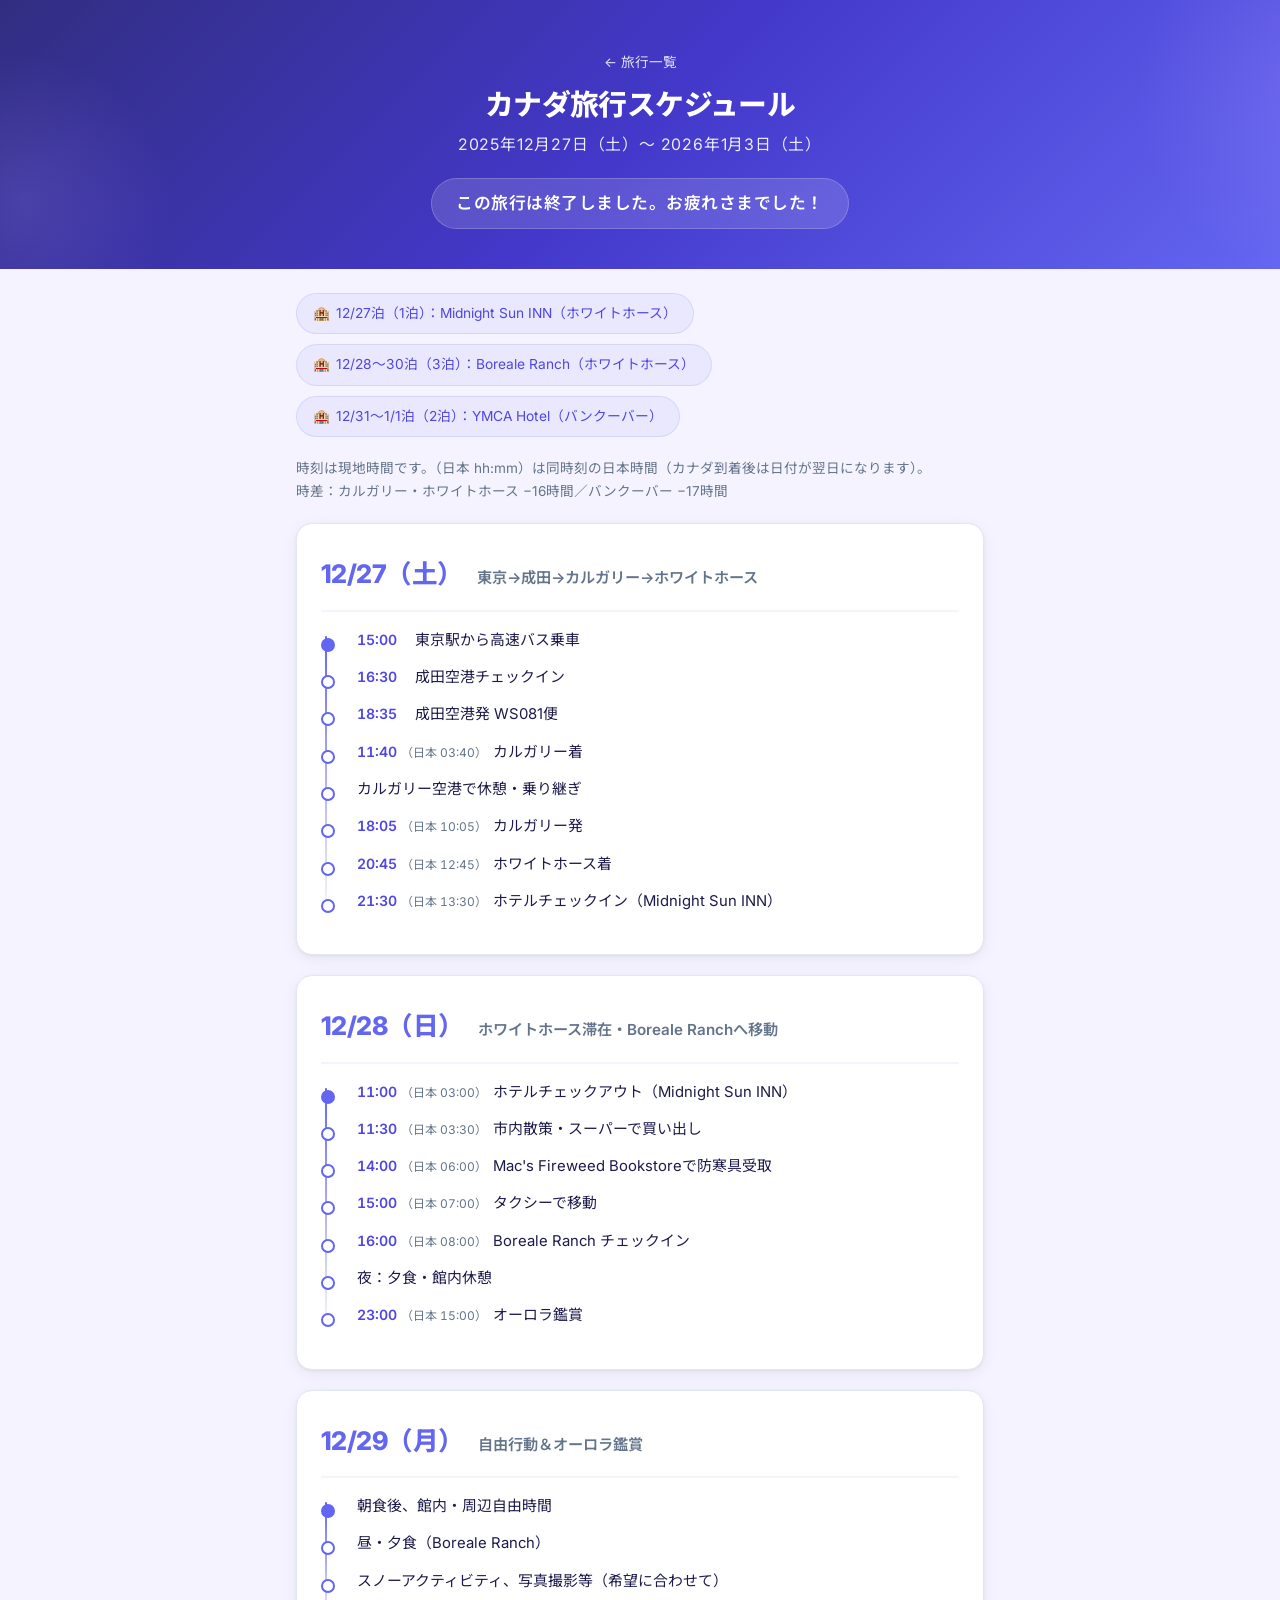
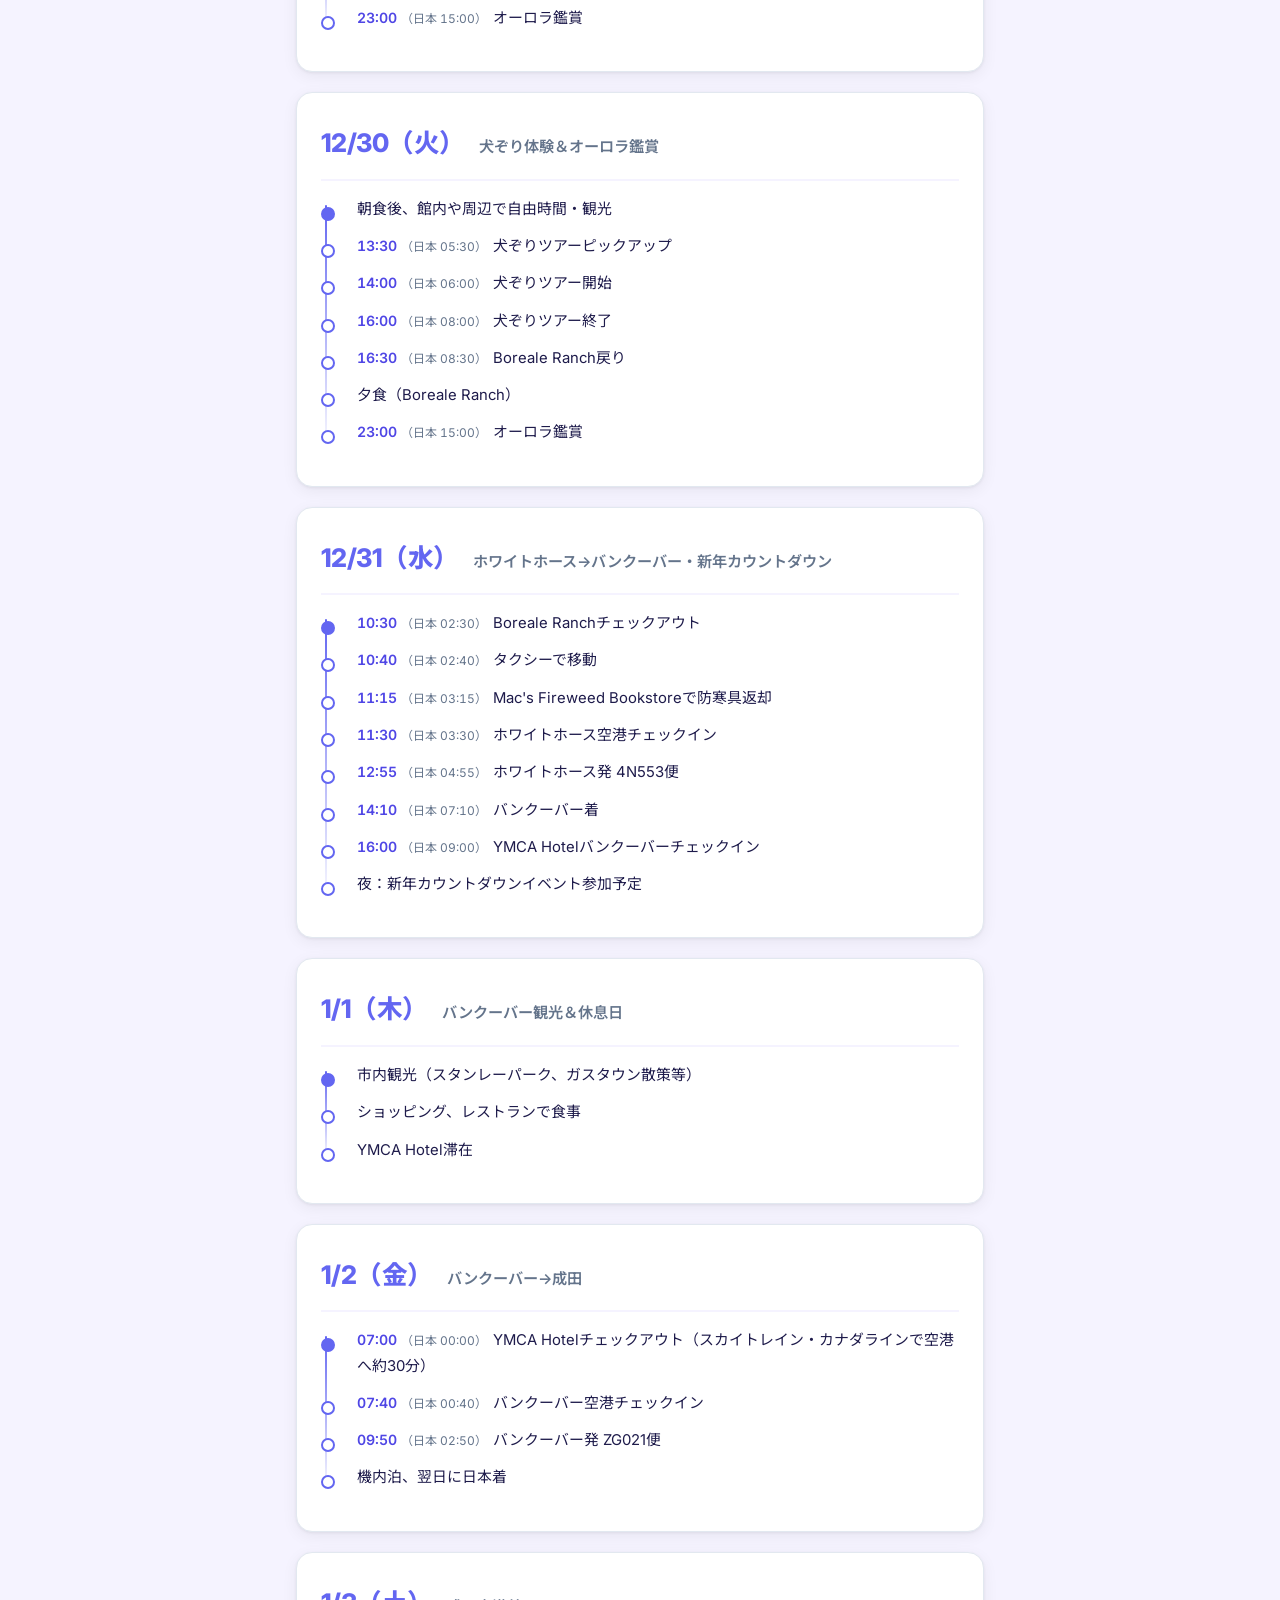
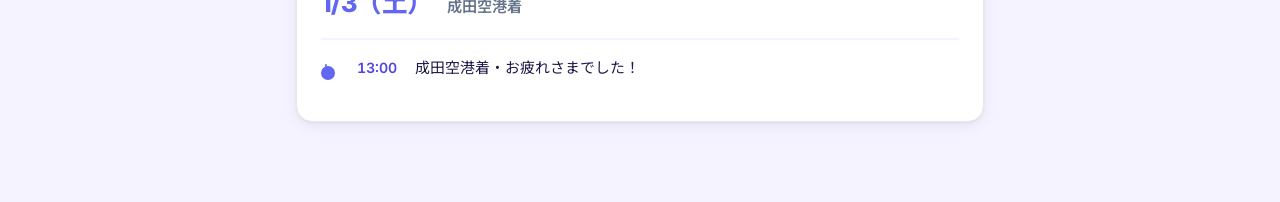
==== commit e3be89a9: "旅行ページ全体の改善（時刻の誤り修正・共通化・トップページ追加） 内容の修正 - カナダ：ホワイトホース滞在中の日本時間を修正（ユーコン準州は通年UTC-7で時差16時間） - 飛行機候補：①②④の総" ====
--- a/canada.html
+++ b/canada.html
@@ -1,395 +1,174 @@
-<!DOCTYPE html>
-<html lang="ja">
-<head>
-<meta charset="UTF-8" />
-<meta name="viewport" content="width=device-width, initial-scale=1" />
-<title>カナダ旅行スケジュール（2025年12月27日～2026年1月3日）</title>
-<link rel="preconnect" href="https://fonts.googleapis.com">
-<link rel="preconnect" href="https://fonts.gstatic.com" crossorigin>
-<link href="https://fonts.googleapis.com/css2?family=Inter:wght@400;500;600;700;800&family=Noto+Sans+JP:wght@400;500;600;700;800&display=swap" rel="stylesheet">
-<style>
-  :root {
-    --primary: #6366f1;
-    --primary-dark: #4f46e5;
-    --accent: #a78bfa;
-    --bg: #f5f3ff;
-    --card-bg: #ffffff;
-    --text: #1e1b4b;
-    --text-muted: #6b7280;
-    --border: #e5e7eb;
-    --gradient-start: #312e81;
-    --gradient-mid: #4338ca;
-    --gradient-end: #6366f1;
-    --shadow: 0 1px 3px rgba(0,0,0,0.06), 0 4px 16px rgba(0,0,0,0.06);
-    --shadow-hover: 0 4px 24px rgba(99,102,241,0.14);
-    --radius: 16px;
-  }
-
-  * { margin: 0; padding: 0; box-sizing: border-box; }
-
-  body {
-    font-family: "Inter", "Noto Sans JP", sans-serif;
-    background: var(--bg);
-    color: var(--text);
-    line-height: 1.7;
-    min-height: 100vh;
-  }
-
-  .hero {
-    background: linear-gradient(135deg, var(--gradient-start) 0%, var(--gradient-mid) 50%, var(--gradient-end) 100%);
-    padding: 48px 20px 40px;
-    text-align: center;
-    color: #fff;
-    position: relative;
-    overflow: hidden;
-  }
-
-  .hero::before {
-    content: '';
-    position: absolute;
-    top: -30%;
-    right: -15%;
-    width: 350px;
-    height: 350px;
-    background: radial-gradient(circle, rgba(167,139,250,0.25) 0%, transparent 70%);
-    border-radius: 50%;
-  }
-
-  .hero::after {
-    content: '';
-    position: absolute;
-    bottom: -25%;
-    left: -10%;
-    width: 280px;
-    height: 280px;
-    background: radial-gradient(circle, rgba(129,140,248,0.2) 0%, transparent 70%);
-    border-radius: 50%;
-  }
-
-  .hero h1 {
-    font-size: 1.8em;
-    font-weight: 800;
-    letter-spacing: -0.02em;
-    line-height: 1.3;
-    position: relative;
-    z-index: 1;
-  }
-
-  .hero h1 small {
-    display: block;
-    font-size: 0.55em;
-    font-weight: 500;
-    opacity: 0.9;
-    margin-top: 8px;
-    letter-spacing: 0.05em;
-  }
-
-  .countdown-wrapper {
-    position: relative;
-    z-index: 1;
-    margin-top: 20px;
-  }
-
-  #countdown {
-    display: inline-block;
-    background: rgba(255,255,255,0.12);
-    backdrop-filter: blur(10px);
-    -webkit-backdrop-filter: blur(10px);
-    padding: 10px 24px;
-    border-radius: 50px;
-    font-size: 1.05em;
-    font-weight: 600;
-    letter-spacing: 0.5px;
-    border: 1px solid rgba(255,255,255,0.18);
-  }
-
-  .container {
-    max-width: 720px;
-    margin: 0 auto;
-    padding: 24px 16px 60px;
-  }
-
-  .hotels {
-    display: flex;
-    flex-wrap: wrap;
-    gap: 10px;
-    margin-bottom: 28px;
-  }
-
-  .hotel {
-    display: inline-flex;
-    align-items: center;
-    gap: 6px;
-    font-size: 0.85em;
-    font-weight: 500;
-    color: var(--primary-dark);
-    background: rgba(99,102,241,0.07);
-    padding: 8px 16px;
-    border-radius: 50px;
-    border: 1px solid rgba(99,102,241,0.13);
-  }
-
-  .hotel::before {
-    content: '\1F3E8';
-    font-size: 1em;
-  }
-
-  .day-card {
-    background: var(--card-bg);
-    border-radius: var(--radius);
-    box-shadow: var(--shadow);
-    padding: 28px 24px;
-    margin-bottom: 20px;
-    transition: box-shadow 0.25s ease, transform 0.25s ease;
-    border: 1px solid var(--border);
-  }
-
-  .day-card:hover {
-    box-shadow: var(--shadow-hover);
-    transform: translateY(-2px);
-  }
-
-  .day-header {
-    display: flex;
-    align-items: baseline;
-    gap: 14px;
-    margin-bottom: 16px;
-    padding-bottom: 14px;
-    border-bottom: 2px solid var(--bg);
-  }
-
-  .day-date {
-    font-size: 1.6em;
-    font-weight: 800;
-    color: var(--primary);
-    letter-spacing: -0.02em;
-    white-space: nowrap;
-  }
-
-  .day-title {
-    font-size: 0.95em;
-    font-weight: 600;
-    color: var(--text-muted);
-    line-height: 1.4;
-  }
-
-  .timeline {
-    list-style: none;
-    position: relative;
-    padding-left: 20px;
-  }
-
-  .timeline::before {
-    content: '';
-    position: absolute;
-    left: 4px;
-    top: 8px;
-    bottom: 8px;
-    width: 2px;
-    background: linear-gradient(to bottom, var(--primary), rgba(99,102,241,0.15));
-    border-radius: 2px;
-  }
-
-  .timeline li {
-    position: relative;
-    padding-left: 16px;
-    margin-bottom: 12px;
-    font-size: 0.93em;
-  }
-
-  .timeline li::before {
-    content: '';
-    position: absolute;
-    left: -20px;
-    top: 10px;
-    width: 10px;
-    height: 10px;
-    border-radius: 50%;
-    background: var(--card-bg);
-    border: 2px solid var(--primary);
-  }
-
-  .timeline li:first-child::before {
-    background: var(--primary);
-  }
-
-  .time {
-    display: inline-block;
-    font-weight: 700;
-    color: var(--primary-dark);
-    min-width: 52px;
-    margin-right: 6px;
-    font-size: 0.95em;
-    font-variant-numeric: tabular-nums;
-  }
-
-  @media (max-width: 600px) {
-    .hero { padding: 36px 16px 32px; }
-    .hero h1 { font-size: 1.35em; }
-    .hero h1 small { font-size: 0.6em; }
-    #countdown { font-size: 0.9em; padding: 8px 18px; }
-    .container { padding: 16px 12px 40px; }
-    .day-card { padding: 20px 16px; }
-    .day-header { flex-direction: column; gap: 4px; }
-    .day-date { font-size: 1.35em; }
-    .hotels { flex-direction: column; }
-  }
-</style>
-<script>
-document.addEventListener('DOMContentLoaded', () => {
-  const el = document.getElementById('countdown');
-  const target = new Date('2025-12-27T00:00:00+09:00').getTime();
-  function tick(){
-    const now = Date.now();
-    let diff = target - now;
-    if(diff <= 0){ el.textContent = 'いよいよ出発です！！'; clearInterval(t); return; }
-    const d = Math.floor(diff / 86400000);
-    diff %= 86400000;
-    const h = Math.floor(diff / 3600000);
-    diff %= 3600000;
-    const m = Math.floor(diff / 60000);
-    el.textContent = `出発まであと ${d}日 ${h}時間 ${m}分`;
-  }
-  tick();
-  const t = setInterval(tick, 60000);
-});
-</script>
-</head>
-<body>
-
-<div class="hero">
-  <h1>
-    カナダ旅行スケジュール
-    <small>2025年12月27日（土）〜 2026年1月3日（土）</small>
-  </h1>
-  <div class="countdown-wrapper">
-    <div id="countdown">出発まであと--日--時間--分</div>
-  </div>
-</div>
-
-<div class="container">
-
-  <div class="hotels">
-    <div class="hotel">12/27：Midnight Sun INN（ホワイトホース）</div>
-    <div class="hotel">12/28-30：Boreale Ranch（ホワイトホース）</div>
-    <div class="hotel">12/31-1/2：YMCA Hotel（バンクーバー）</div>
-  </div>
-
-  <div class="day-card">
-    <div class="day-header">
-      <div class="day-date">12/27（土）</div>
-      <div class="day-title">東京→成田→カルガリー→ホワイトホース</div>
-    </div>
-    <ul class="timeline">
-      <li><span class="time">15:00</span>東京駅から高速バス乗車</li>
-      <li><span class="time">16:30</span>成田空港チェックイン</li>
-      <li><span class="time">18:35</span>成田空港発 WS081便</li>
-      <li><span class="time">11:40(03:40)</span>カルガリー着（現地時間／日本時間）</li>
-      <li>カルガリー空港で休憩・乗り継ぎ</li>
-      <li><span class="time">18:05(10:05)</span>カルガリー発</li>
-      <li><span class="time">20:45(13:45)</span>ホワイトホース着</li>
-      <li><span class="time">21:30(14:30)</span>ホテルチェックイン（Midnight Sun INN）</li>
-    </ul>
-  </div>
-
-  <div class="day-card">
-    <div class="day-header">
-      <div class="day-date">12/28（日）</div>
-      <div class="day-title">ホワイトホース滞在・Boreale Ranchへ移動</div>
-    </div>
-    <ul class="timeline">
-      <li><span class="time">11:00(04:00)</span>ホテルチェックアウト（Midnight Sun INN）</li>
-      <li><span class="time">11:30(04:30)</span>市内散策・スーパーで買い出し</li>
-      <li><span class="time">14:00(07:00)</span>Mac's Fireweed Bookstoreで防寒具受取</li>
-      <li><span class="time">15:00(08:00)</span>タクシーで移動</li>
-      <li><span class="time">16:00(09:00)</span>Boreale Ranch チェックイン</li>
-      <li>夜：夕食・館内休憩</li>
-      <li><span class="time">23:00(16:00)</span>オーロラ鑑賞</li>
-    </ul>
-  </div>
-
-  <div class="day-card">
-    <div class="day-header">
-      <div class="day-date">12/29（月）</div>
-      <div class="day-title">自由行動＆オーロラ鑑賞</div>
-    </div>
-    <ul class="timeline">
-      <li>朝食後、館内・周辺自由時間</li>
-      <li>昼・夕食（Boreale Ranch）</li>
-      <li>スノーアクティビティ、写真撮影等（希望に合わせて）</li>
-      <li><span class="time">23:00(16:00)</span>オーロラ鑑賞</li>
-    </ul>
-  </div>
-
-  <div class="day-card">
-    <div class="day-header">
-      <div class="day-date">12/30（火）</div>
-      <div class="day-title">犬ぞり体験＆オーロラ鑑賞</div>
-    </div>
-    <ul class="timeline">
-      <li>朝食後、館内や周辺で自由時間・観光</li>
-      <li><span class="time">13:30(06:30)</span>犬ぞりツアーピックアップ</li>
-      <li><span class="time">14:00(07:00)</span>犬ぞりツアー開始</li>
-      <li><span class="time">16:00(09:00)</span>犬ぞりツアー終了</li>
-      <li><span class="time">16:30(09:30)</span>Boreale Ranch戻り</li>
-      <li>夕食（Boreale Ranch）</li>
-      <li><span class="time">23:00(16:00)</span>オーロラ鑑賞</li>
-    </ul>
-  </div>
-
-  <div class="day-card">
-    <div class="day-header">
-      <div class="day-date">12/31（水）</div>
-      <div class="day-title">ホワイトホース→バンクーバー・新年カウントダウン</div>
-    </div>
-    <ul class="timeline">
-      <li><span class="time">10:30(03:30)</span>Boreale Ranchチェックアウト</li>
-      <li><span class="time">10:40(03:40)</span>タクシーで移動</li>
-      <li><span class="time">11:15(04:15)</span>Mac's Fireweed Bookstoreで防寒具返却</li>
-      <li><span class="time">11:30(04:30)</span>ホワイトホース空港チェックイン</li>
-      <li><span class="time">12:55(05:55)</span>ホワイトホース発 4N553便</li>
-      <li><span class="time">14:10(07:10)</span>バンクーバー着</li>
-      <li><span class="time">16:00(09:00)</span>YMCA Hotelバンクーバーチェックイン</li>
-      <li>夜：新年カウントダウンイベント参加予定</li>
-    </ul>
-  </div>
-
-  <div class="day-card">
-    <div class="day-header">
-      <div class="day-date">1/1（木）</div>
-      <div class="day-title">バンクーバー観光＆休息日</div>
-    </div>
-    <ul class="timeline">
-      <li>市内観光（スタンレーパーク、ガスタウン散策等）</li>
-      <li>ショッピング、レストランで食事</li>
-      <li>YMCA Hotel滞在</li>
-    </ul>
-  </div>
-
-  <div class="day-card">
-    <div class="day-header">
-      <div class="day-date">1/2（金）</div>
-      <div class="day-title">バンクーバー→成田</div>
-    </div>
-    <ul class="timeline">
-      <li><span class="time">07:30(00:30)</span>YMCA Hotelチェックアウト</li>
-      <li><span class="time">08:00(01:00)</span>バンクーバー空港チェックイン</li>
-      <li><span class="time">09:50(02:50)</span>バンクーバー発 ZG021便</li>
-      <li>機内泊、翌日に日本着</li>
-    </ul>
-  </div>
-
-  <div class="day-card">
-    <div class="day-header">
-      <div class="day-date">1/3（土）</div>
-      <div class="day-title">成田空港着</div>
-    </div>
-    <ul class="timeline">
-      <li><span class="time">13:00</span>成田空港着・お疲れさまでした！</li>
-    </ul>
-  </div>
-
-</div>
-
-</body>
-</html>
+<!DOCTYPE html>
+<html lang="ja">
+<head>
+<meta charset="UTF-8">
+<meta name="viewport" content="width=device-width, initial-scale=1">
+<title>カナダ旅行スケジュール（2025年12月27日～2026年1月3日）</title>
+<meta name="description" content="ホワイトホースでオーロラ鑑賞、バンクーバーで年越しをするカナダ旅行のスケジュール。">
+<meta property="og:type" content="website">
+<meta property="og:title" content="カナダ旅行スケジュール（2025/12/27〜2026/1/3）">
+<meta property="og:description" content="ホワイトホースでオーロラ鑑賞、バンクーバーで年越しをするカナダ旅行のスケジュール。">
+<meta name="theme-color" content="#4338ca">
+<link rel="icon" href="data:image/svg+xml,<svg xmlns='http://www.w3.org/2000/svg' viewBox='0 0 100 100'><text y='.9em' font-size='90'>🍁</text></svg>">
+<link rel="preconnect" href="https://fonts.googleapis.com">
+<link rel="preconnect" href="https://fonts.gstatic.com" crossorigin>
+<link href="https://fonts.googleapis.com/css2?family=Inter:wght@400;600;800&family=Noto+Sans+JP:wght@400;600;800&display=swap" rel="stylesheet">
+<link rel="stylesheet" href="common.css">
+<style>
+  :root {
+    --primary: #6366f1;
+    --primary-dark: #4f46e5;
+    --primary-light: #a5b4fc;
+    --primary-tint: rgba(99,102,241,0.08);
+    --primary-tint-border: rgba(99,102,241,0.15);
+    --bg: #f5f3ff;
+    --text: #1e1b4b;
+    --gradient-start: #312e81;
+    --gradient-mid: #4338ca;
+    --gradient-end: #6366f1;
+    --hero-glow: radial-gradient(circle, rgba(167,139,250,0.25) 0%, transparent 70%);
+    --shadow-hover: 0 4px 24px rgba(99,102,241,0.14);
+  }
+</style>
+<script src="countdown.js" defer></script>
+</head>
+<body>
+
+<header class="hero">
+  <a class="back-link" href="index.html">← 旅行一覧</a>
+  <h1>カナダ旅行スケジュール</h1>
+  <p class="subtitle">2025年12月27日（土）〜 2026年1月3日（土）</p>
+  <p class="countdown" aria-live="polite"
+     data-start="2025-12-27T15:00:00+09:00"
+     data-end="2026-01-03T13:00:00+09:00">出発まであと--日--時間--分</p>
+</header>
+
+<main class="container">
+
+  <ul class="hotels">
+    <li class="hotel">12/27泊（1泊）：Midnight Sun INN（ホワイトホース）</li>
+    <li class="hotel">12/28〜30泊（3泊）：Boreale Ranch（ホワイトホース）</li>
+    <li class="hotel">12/31〜1/1泊（2泊）：YMCA Hotel（バンクーバー）</li>
+  </ul>
+
+  <p class="legend">時刻は現地時間です。（日本 hh:mm）は同時刻の日本時間（カナダ到着後は日付が翌日になります）。<br>
+  時差：カルガリー・ホワイトホース −16時間／バンクーバー −17時間</p>
+
+  <section class="card day-card">
+    <h2 class="day-header">
+      <time class="day-date" datetime="2025-12-27">12/27（土）</time>
+      <span class="day-title">東京→成田→カルガリー→ホワイトホース</span>
+    </h2>
+    <ul class="timeline">
+      <li><span class="time">15:00</span>東京駅から高速バス乗車</li>
+      <li><span class="time">16:30</span>成田空港チェックイン</li>
+      <li><span class="time">18:35</span>成田空港発 WS081便</li>
+      <li><span class="time">11:40<span class="jst">（日本 03:40）</span></span>カルガリー着</li>
+      <li>カルガリー空港で休憩・乗り継ぎ</li>
+      <li><span class="time">18:05<span class="jst">（日本 10:05）</span></span>カルガリー発</li>
+      <li><span class="time">20:45<span class="jst">（日本 12:45）</span></span>ホワイトホース着</li>
+      <li><span class="time">21:30<span class="jst">（日本 13:30）</span></span>ホテルチェックイン（Midnight Sun INN）</li>
+    </ul>
+  </section>
+
+  <section class="card day-card">
+    <h2 class="day-header">
+      <time class="day-date" datetime="2025-12-28">12/28（日）</time>
+      <span class="day-title">ホワイトホース滞在・Boreale Ranchへ移動</span>
+    </h2>
+    <ul class="timeline">
+      <li><span class="time">11:00<span class="jst">（日本 03:00）</span></span>ホテルチェックアウト（Midnight Sun INN）</li>
+      <li><span class="time">11:30<span class="jst">（日本 03:30）</span></span>市内散策・スーパーで買い出し</li>
+      <li><span class="time">14:00<span class="jst">（日本 06:00）</span></span>Mac's Fireweed Bookstoreで防寒具受取</li>
+      <li><span class="time">15:00<span class="jst">（日本 07:00）</span></span>タクシーで移動</li>
+      <li><span class="time">16:00<span class="jst">（日本 08:00）</span></span>Boreale Ranch チェックイン</li>
+      <li>夜：夕食・館内休憩</li>
+      <li><span class="time">23:00<span class="jst">（日本 15:00）</span></span>オーロラ鑑賞</li>
+    </ul>
+  </section>
+
+  <section class="card day-card">
+    <h2 class="day-header">
+      <time class="day-date" datetime="2025-12-29">12/29（月）</time>
+      <span class="day-title">自由行動＆オーロラ鑑賞</span>
+    </h2>
+    <ul class="timeline">
+      <li>朝食後、館内・周辺自由時間</li>
+      <li>昼・夕食（Boreale Ranch）</li>
+      <li>スノーアクティビティ、写真撮影等（希望に合わせて）</li>
+      <li><span class="time">23:00<span class="jst">（日本 15:00）</span></span>オーロラ鑑賞</li>
+    </ul>
+  </section>
+
+  <section class="card day-card">
+    <h2 class="day-header">
+      <time class="day-date" datetime="2025-12-30">12/30（火）</time>
+      <span class="day-title">犬ぞり体験＆オーロラ鑑賞</span>
+    </h2>
+    <ul class="timeline">
+      <li>朝食後、館内や周辺で自由時間・観光</li>
+      <li><span class="time">13:30<span class="jst">（日本 05:30）</span></span>犬ぞりツアーピックアップ</li>
+      <li><span class="time">14:00<span class="jst">（日本 06:00）</span></span>犬ぞりツアー開始</li>
+      <li><span class="time">16:00<span class="jst">（日本 08:00）</span></span>犬ぞりツアー終了</li>
+      <li><span class="time">16:30<span class="jst">（日本 08:30）</span></span>Boreale Ranch戻り</li>
+      <li>夕食（Boreale Ranch）</li>
+      <li><span class="time">23:00<span class="jst">（日本 15:00）</span></span>オーロラ鑑賞</li>
+    </ul>
+  </section>
+
+  <section class="card day-card">
+    <h2 class="day-header">
+      <time class="day-date" datetime="2025-12-31">12/31（水）</time>
+      <span class="day-title">ホワイトホース→バンクーバー・新年カウントダウン</span>
+    </h2>
+    <ul class="timeline">
+      <li><span class="time">10:30<span class="jst">（日本 02:30）</span></span>Boreale Ranchチェックアウト</li>
+      <li><span class="time">10:40<span class="jst">（日本 02:40）</span></span>タクシーで移動</li>
+      <li><span class="time">11:15<span class="jst">（日本 03:15）</span></span>Mac's Fireweed Bookstoreで防寒具返却</li>
+      <li><span class="time">11:30<span class="jst">（日本 03:30）</span></span>ホワイトホース空港チェックイン</li>
+      <li><span class="time">12:55<span class="jst">（日本 04:55）</span></span>ホワイトホース発 4N553便</li>
+      <li><span class="time">14:10<span class="jst">（日本 07:10）</span></span>バンクーバー着</li>
+      <li><span class="time">16:00<span class="jst">（日本 09:00）</span></span>YMCA Hotelバンクーバーチェックイン</li>
+      <li>夜：新年カウントダウンイベント参加予定</li>
+    </ul>
+  </section>
+
+  <section class="card day-card">
+    <h2 class="day-header">
+      <time class="day-date" datetime="2026-01-01">1/1（木）</time>
+      <span class="day-title">バンクーバー観光＆休息日</span>
+    </h2>
+    <ul class="timeline">
+      <li>市内観光（スタンレーパーク、ガスタウン散策等）</li>
+      <li>ショッピング、レストランで食事</li>
+      <li>YMCA Hotel滞在</li>
+    </ul>
+  </section>
+
+  <section class="card day-card">
+    <h2 class="day-header">
+      <time class="day-date" datetime="2026-01-02">1/2（金）</time>
+      <span class="day-title">バンクーバー→成田</span>
+    </h2>
+    <ul class="timeline">
+      <li><span class="time">07:00<span class="jst">（日本 00:00）</span></span>YMCA Hotelチェックアウト（スカイトレイン・カナダラインで空港へ約30分）</li>
+      <li><span class="time">07:40<span class="jst">（日本 00:40）</span></span>バンクーバー空港チェックイン</li>
+      <li><span class="time">09:50<span class="jst">（日本 02:50）</span></span>バンクーバー発 ZG021便</li>
+      <li>機内泊、翌日に日本着</li>
+    </ul>
+  </section>
+
+  <section class="card day-card">
+    <h2 class="day-header">
+      <time class="day-date" datetime="2026-01-03">1/3（土）</time>
+      <span class="day-title">成田空港着</span>
+    </h2>
+    <ul class="timeline">
+      <li><span class="time">13:00</span>成田空港着・お疲れさまでした！</li>
+    </ul>
+  </section>
+
+</main>
+
+</body>
+</html>
--- a/common.css
+++ b/common.css
@@ -0,0 +1,303 @@
+/* 全ページ共通スタイル。
+   各ページは <style> で --primary 系の色変数だけを上書きする。 */
+
+:root {
+  --card-bg: #ffffff;
+  --text-muted: #64748b;
+  --border: #e2e8f0;
+  --note-bg: #fefce8;
+  --note-border: #fde68a;
+  --note-text: #92400e;
+  --note-strong: #b45309;
+  --shadow: 0 1px 3px rgba(0,0,0,0.06), 0 4px 16px rgba(0,0,0,0.06);
+  --radius: 16px;
+  --primary-text: var(--primary-dark);
+}
+
+/* 各ページの :root 指定より優先させるため詳細度を上げている */
+@media (prefers-color-scheme: dark) {
+  :root:root {
+    --bg: #0b1120;
+    --card-bg: #111827;
+    --text: #e5e7eb;
+    --text-muted: #94a3b8;
+    --border: #1f2937;
+    --note-bg: #2a2410;
+    --note-border: #6b5a1a;
+    --note-text: #fde68a;
+    --note-strong: #fcd34d;
+    --shadow: 0 1px 3px rgba(0,0,0,0.4), 0 4px 16px rgba(0,0,0,0.3);
+    --primary-text: var(--primary-light);
+  }
+}
+
+* { margin: 0; padding: 0; box-sizing: border-box; }
+
+body {
+  font-family: "Inter", "Noto Sans JP", sans-serif;
+  background: var(--bg);
+  color: var(--text);
+  line-height: 1.7;
+  min-height: 100vh;
+}
+
+a { color: var(--primary-text); }
+
+/* ---------- ヒーロー ---------- */
+
+.hero {
+  background: linear-gradient(135deg, var(--gradient-start) 0%, var(--gradient-mid, var(--gradient-start)) 50%, var(--gradient-end) 100%);
+  padding: 48px 20px 40px;
+  text-align: center;
+  color: #fff;
+  position: relative;
+  overflow: hidden;
+}
+
+.hero::before,
+.hero::after {
+  content: '';
+  position: absolute;
+  border-radius: 50%;
+  background: var(--hero-glow, rgba(255,255,255,0.06));
+}
+
+.hero::before { top: -40%; right: -20%; width: 400px; height: 400px; }
+.hero::after  { bottom: -30%; left: -10%; width: 300px; height: 300px; opacity: 0.7; }
+
+.hero > * { position: relative; z-index: 1; }
+
+.hero h1 {
+  font-size: 1.8em;
+  font-weight: 800;
+  letter-spacing: -0.02em;
+  line-height: 1.3;
+}
+
+.hero .subtitle {
+  margin-top: 8px;
+  font-size: 0.99em;
+  opacity: 0.9;
+  letter-spacing: 0.05em;
+}
+
+.back-link {
+  display: inline-block;
+  margin-bottom: 12px;
+  font-size: 0.85em;
+  color: #fff;
+  opacity: 0.85;
+  text-decoration: none;
+}
+
+.back-link:hover { opacity: 1; text-decoration: underline; }
+
+.countdown {
+  display: inline-block;
+  margin-top: 20px;
+  background: rgba(255,255,255,0.14);
+  backdrop-filter: blur(10px);
+  -webkit-backdrop-filter: blur(10px);
+  padding: 10px 24px;
+  border-radius: 50px;
+  font-size: 1.05em;
+  font-weight: 600;
+  letter-spacing: 0.5px;
+  border: 1px solid rgba(255,255,255,0.2);
+}
+
+/* ---------- レイアウト ---------- */
+
+.container {
+  max-width: 720px;
+  margin: 0 auto;
+  padding: 24px 16px 60px;
+}
+
+.card {
+  background: var(--card-bg);
+  border-radius: var(--radius);
+  box-shadow: var(--shadow);
+  margin-bottom: 20px;
+  border: 1px solid var(--border);
+  overflow: hidden;
+  transition: box-shadow 0.25s ease, transform 0.25s ease;
+}
+
+@media (hover: hover) {
+  .card:hover {
+    box-shadow: var(--shadow-hover);
+    transform: translateY(-2px);
+  }
+}
+
+.legend {
+  font-size: 0.85em;
+  color: var(--text-muted);
+  margin-bottom: 20px;
+}
+
+.note-box {
+  margin-top: 14px;
+  padding: 12px 16px;
+  background: var(--note-bg);
+  border: 1px solid var(--note-border);
+  border-radius: 10px;
+  font-size: 0.88em;
+  color: var(--note-text);
+  line-height: 1.7;
+}
+
+.note-box b { color: var(--note-strong); }
+
+/* ---------- 宿泊先 ---------- */
+
+.hotels {
+  list-style: none;
+  display: flex;
+  flex-wrap: wrap;
+  gap: 10px;
+  margin-bottom: 20px;
+}
+
+.hotel {
+  display: inline-flex;
+  align-items: center;
+  gap: 6px;
+  font-size: 0.86em;
+  color: var(--primary-text);
+  background: var(--primary-tint);
+  padding: 8px 16px;
+  border-radius: 50px;
+  border: 1px solid var(--primary-tint-border);
+}
+
+.hotel::before {
+  content: '\1F3E8';
+  font-size: 1em;
+}
+
+/* ---------- 日別スケジュール ---------- */
+
+.day-card { padding: 28px 24px; }
+
+.day-header {
+  display: flex;
+  align-items: baseline;
+  gap: 14px;
+  margin-bottom: 16px;
+  padding-bottom: 14px;
+  border-bottom: 2px solid var(--bg);
+  font-size: 1em;
+}
+
+.day-date {
+  font-size: 1.6em;
+  font-weight: 800;
+  color: var(--primary);
+  letter-spacing: -0.02em;
+  white-space: nowrap;
+}
+
+.day-title {
+  font-size: 0.95em;
+  font-weight: 600;
+  color: var(--text-muted);
+  line-height: 1.4;
+}
+
+.timeline {
+  list-style: none;
+  position: relative;
+  padding-left: 20px;
+}
+
+.timeline::before {
+  content: '';
+  position: absolute;
+  left: 4px;
+  top: 8px;
+  bottom: 8px;
+  width: 2px;
+  background: linear-gradient(to bottom, var(--primary), var(--primary-tint));
+  border-radius: 2px;
+}
+
+.timeline li {
+  position: relative;
+  padding-left: 16px;
+  margin-bottom: 12px;
+  font-size: 0.93em;
+}
+
+.timeline li::before {
+  content: '';
+  position: absolute;
+  left: -20px;
+  top: 10px;
+  width: 10px;
+  height: 10px;
+  border-radius: 50%;
+  background: var(--card-bg);
+  border: 2px solid var(--primary);
+}
+
+.timeline li:first-child::before { background: var(--primary); }
+
+.time {
+  display: inline-block;
+  font-weight: 600;
+  color: var(--primary-text);
+  min-width: 52px;
+  margin-right: 6px;
+  font-size: 0.95em;
+  font-variant-numeric: tabular-nums;
+}
+
+.jst {
+  font-weight: 400;
+  font-size: 0.85em;
+  color: var(--text-muted);
+  margin-left: 4px;
+}
+
+/* ---------- レスポンシブ ---------- */
+
+@media (max-width: 600px) {
+  .hero { padding: 36px 16px 32px; }
+  .hero h1 { font-size: 1.35em; }
+  .hero .subtitle { font-size: 0.85em; }
+  .countdown { font-size: 0.9em; padding: 8px 18px; }
+  .container { padding: 16px 12px 40px; }
+  .day-card { padding: 20px 16px; }
+  .day-header { flex-direction: column; gap: 4px; }
+  .day-date { font-size: 1.35em; }
+  .hotels { flex-direction: column; align-items: flex-start; }
+}
+
+/* ---------- 印刷 ---------- */
+
+@media print {
+  :root:root {
+    --bg: #fff;
+    --card-bg: #fff;
+    --text: #000;
+    --text-muted: #444;
+    --border: #ccc;
+    --primary-text: #000;
+  }
+  body { font-size: 11pt; }
+  .hero {
+    background: none;
+    color: #000;
+    padding: 0 0 12px;
+    border-bottom: 2px solid #000;
+  }
+  .hero::before, .hero::after, .countdown, .back-link { display: none; }
+  .container { max-width: none; padding: 12px 0 0; }
+  .card {
+    box-shadow: none;
+    break-inside: avoid;
+    transform: none;
+  }
+}
